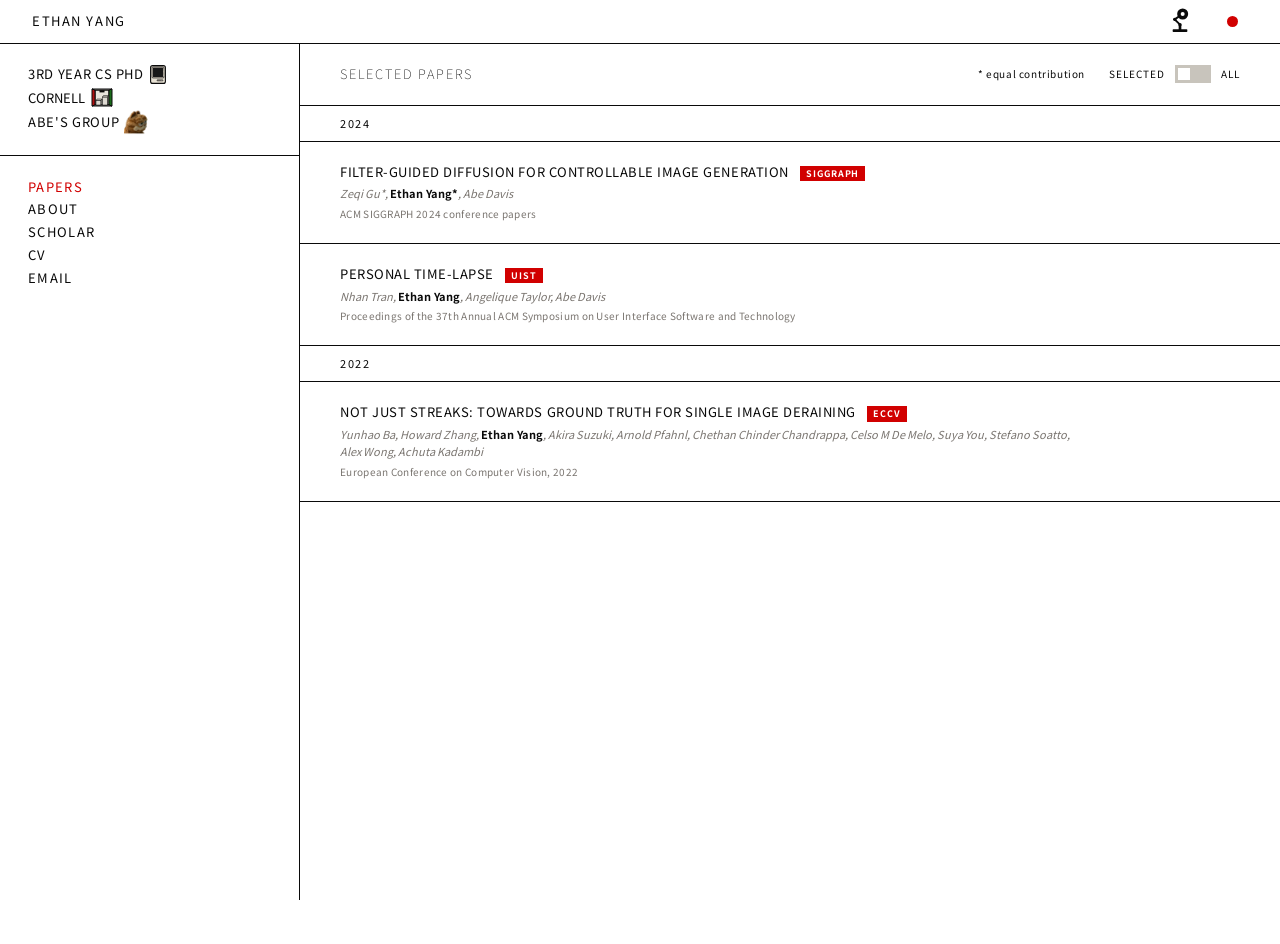
==== index_3.html @ 93bd826d "update links" ====
<!DOCTYPE html>
<html lang="en">
<head>
  <meta charset="UTF-8" />
  <meta name="viewport" content="width=device-width, initial-scale=1.0" />
  <title>Ethan Yang</title>
  <link rel="preconnect" href="https://fonts.googleapis.com" />
  <link rel="preconnect" href="https://fonts.gstatic.com" crossorigin />
  <link href="https://fonts.googleapis.com/css2?family=Space+Mono:ital,wght@0,400;0,700;1,400&family=Noto+Sans+JP:wght@400;700&display=swap" rel="stylesheet" />
  <link rel="stylesheet" href="fonts.css" />
  <style>
    *, *::before, *::after { box-sizing: border-box; margin: 0; padding: 0; }

    :root {
      --black: #0a0a0a;
      /* --white: #f2efe8; */
      --white: #fff;
      --red: #d10000;
      --gray: #c8c4bc;
      --mid: #7a7570;
      --border: 1px solid #0a0a0a;
      --sidebar-w: 300px;
    }

    html, body { height: 100%; }

    body {
      /* font-family: 'Space Mono', monospace; */
      font-family: 'Noto Sans JP';
      /* font-family: 'Monument Grotesk'; */
      background: var(--white);
      color: var(--black);
      font-size: 13px;
      line-height: 1.6;
      overflow: hidden;
    }

    body.jp{ font-family: 'Noto Sans JP', sans-serif; }

    /* ── Top bar ── */
    .topbar {
      position: fixed;
      top: 0; left: 0; right: 0;
      height: 44px;
      background: var(--white);
      color: var(--white);
      display: flex;
      align-items: center;
      padding: 0 2rem;
      z-index: 100;
      border-bottom: var(--border);
      gap: 1.5rem;
    }

    .topbar-name {
      font-size: 13px;
      /* font-weight: 700; */
      letter-spacing: 0.12em;
      text-transform: uppercase;
      color: var(--black);
      text-box-trim: trim-end;
    }

    /* Spacer pushes jp-btn to right */
    .topbar-spacer { flex: 1; }

    /* ── Japan flag button ── */
    .jp-btn {
      width: 32px;
      height: 22px;
      background: #fff;
      border: 1px solid rgba(255,255,255,0.35);
      cursor: pointer;
      display: flex;
      align-items: center;
      justify-content: center;
      flex-shrink: 0;
      padding: 0;
      overflow: visible;
      position: relative;
      transition: border-color 0.2s, box-shadow 0.2s;
    }

    /* Default state: just the red circle, white bg */
    .jp-btn .flag-white-top,
    .jp-btn .flag-white-bot { display: none; }

    /* On hover: highlight border only */
    .jp-btn:hover {
      border-color: rgba(255,255,255,0.7);
      box-shadow: 0 0 0 1px rgba(255,255,255,0.2);
    }

    .jp-btn .circle {
      width: 11px; height: 11px;
      border-radius: 50%;
      background: var(--red);
      pointer-events: none;
      position: relative;
      z-index: 2;
      flex-shrink: 0;
    }

    .jp-btn:active { opacity: 0.8; transform: scale(0.95); }

    /* Outline canvas overlay */
    #jp-outline-canvas {
      position: absolute;
      top: 50%; left: 50%;
      transform: translate(-50%, -50%);
      pointer-events: none;
      width: 48px; height: 32px;
    }


    /* ── Layout ── */
    .layout {
      display: grid;
      grid-template-columns: var(--sidebar-w) 1fr;
      height: calc(100vh - 44px);
      margin-top: 44px;
    }

    /* ── Sidebar ── */
    .sidebar {
      height: calc(100vh - 44px);
      overflow-y: auto;
      border-right: var(--border);
      background: var(--white);
      display: flex;
      flex-direction: column;
    }
    .sidebar::-webkit-scrollbar { width: 0; }

    .sidebar-block {
      border-bottom: var(--border);
      padding: 1.25rem 1.75rem;
      flex-shrink: 0;
    }
    .sidebar-block:last-child { border-bottom: none; }

    .sidebar-contact {
      margin-top: auto;
      display: flex;
      flex-direction: column;
      gap: 4px;
    }
    .contact-link {
      font-size: 10px;
      color: var(--mid);
      text-decoration: none;
      letter-spacing: 0.02em;
    }
    .contact-link:hover { color: var(--black); }

    .block-label {
      font-size: 10px;
      font-weight: 700;
      letter-spacing: 0.18em;
      text-transform: uppercase;
      color: var(--mid);
      margin-bottom: 0.75rem;
    }

    /* Headshot */
    .headshot-wrap {
      width: 100%;
      aspect-ratio: 1;
      border: var(--border);
      overflow: hidden;
      background: #d0ccc4;
      display: flex;
      align-items: center;
      justify-content: center;
      margin-bottom: 1rem;
      position: relative;
    }
    .headshot-wrap img {
      width: 100%; height: 100%;
      object-fit: cover;
      display: block;
    }
    .headshot-placeholder {
      display: flex;
      flex-direction: column;
      align-items: center;
      justify-content: center;
      gap: 8px;
      color: var(--mid);
      font-size: 10px;
      letter-spacing: 0.1em;
      text-transform: uppercase;
      width: 100%; height: 100%;
    }
    .headshot-placeholder svg { opacity: 0.35; }

    .profile-name {
      font-size: 18px;
      font-weight: 700;
      line-height: 1.15;
      text-transform: upperclase;
      letter-spacing: 0.06em;
      margin-bottom: 10px;
    }
    .profile-role { font-size: 13px; color: var(--black); letter-spacing: 0.05em; text-transform: uppercase; }

    #phd-role { display: flex; align-items: center; gap: 6px; cursor: default; }
    .comp-icon-wrap { display: flex; align-items: center; }
    #comp-screen { transition: fill 0.22s; }
    #comp-shine  { transition: fill 0.22s; }
    #phd-role:hover #comp-screen { fill: #7ecfff; }
    #phd-role:hover #comp-shine  { fill: rgba(255,255,255,0.22); }

    #abes-group-role { display: flex; align-items: center; gap: 5px; line-height: 1px; }
    #labcat-icon { height: 2.0em; width: auto; display: inline-block; }
    @keyframes barrel-roll {
      from { transform: rotate(0deg); }
      to   { transform: rotate(360deg); }
    }
    #abes-group-role:hover #labcat-icon {
      animation: barrel-roll 0.6s linear infinite;
    }

    /* Cornell affiliation line */
    .profile-affil {
      font-size: 13px;
      text-transform: uppercase;
      color: var(--black);
      margin-top: 3px;
      display: flex;
      align-items: center;
      gap: 6px;
    }

    /* Cornell text triggers hover, not the box icon */
    .cornell-trigger {
      cursor: default;
      display: inline-flex;
      align-items: center;
      gap: 6px;
    }

    /* ── Cornell Box SVG icon ── */
    .cornell-box-wrap {
      display: inline-flex;
      align-items: center;
      position: relative;
    }

    nav a {
      display: flex;
      align-items: center;
      /* gap: 200px; */
      font-size: 13px;
      /* font-weight: 700; */
      text-decoration: none;
      color: var(--black);
      padding: 1px 0;
      text-transform: uppercase;
      letter-spacing: 0.1em;
      transition: color 0.1s;
      cursor: pointer;
      background: none;
      border: none;
      width: 100%;
      font-family: inherit;
    }
    /* nav a::before { content: '-'; opacity: 0; transition: opacity 0.1s; font-size: 11px; } */
    nav a:hover::before, nav a.active::before { opacity: 1; }
    nav a.active { color: var(--red);}
    nav a:hover { color: var(--red);}

    .contact-item {
      display: flex;
      justify-content: space-between;
      align-items: center;
      padding: 4px 0;
      border-bottom: 1px solid var(--gray);
      font-size: 11px;
    }
    .contact-item:last-child { border-bottom: none; }
    .contact-item .label { color: var(--mid); font-weight: 700; letter-spacing: 0.06em; text-transform: uppercase; font-size: 10px; }
    .contact-item a { color: var(--black); text-decoration: none; }
    .contact-item a:hover { color: var(--red); }

    .tags { display: flex; flex-wrap: wrap; gap: 5px; }
    .tag {
      font-size: 10px; font-weight: 700;
      padding: 2px 7px;
      border: 2px solid var(--black);
      text-transform: uppercase;
      letter-spacing: 0.07em;
      background: transparent;
      transition: background 0.1s, color 0.1s;
      cursor: default;
    }
    .tag:hover { background: var(--black); color: var(--white); }

    /* ── Main content ── */
    .main {
      height: calc(100vh - 44px);
      overflow-y: auto;
      background: var(--white);
      position: relative;
    }
    .main::-webkit-scrollbar { width: 0; }

    .view { display: none; }
    .view.active { display: block; }

    .section-header {
      border-bottom: var(--border);
      padding: 1.25rem 2.5rem;
      display: flex;
      align-items: center;
      justify-content: space-between;
      position: sticky;
      top: 0;
      background: var(--white);
      z-index: 10;
    }
    .section-header h1 {
      font-size: 13px;
      font-weight: 100;
      text-transform: uppercase;
      letter-spacing: 0.14em;
    }
    .section-note {
      font-size: 10px;
      color: var(--black);
      letter-spacing: 0.06em;
    }

    /* ── Publications filter toggle ── */
    .pub-toggle {
      display: flex;
      align-items: center;
      gap: 10px;
    }
    .pub-toggle-label {
      font-size: 10px;
      /* font-weight: 700; */
      letter-spacing: 0.1em;
      text-transform: uppercase;
      color: var(--black);
    }
    .toggle-track {
      width: 36px;
      height: 18px;
      background: var(--gray);
      /* border: 2px solid var(--black); */
      border-radius: 0;
      cursor: pointer;
      position: relative;
      transition: background 0.2s;
      flex-shrink: 0;
    }
    .toggle-track.on { background: var(--black); }
    .toggle-thumb {
      position: absolute;
      top: 3px;
      left: 3px;
      width: 12px;
      height: 12px;
      background: var(--white);
      /* border: 1.5px solid var(--black); */
      transition: left 0.2s cubic-bezier(0.4,0,0.2,1);
    }
    .toggle-track.on .toggle-thumb { left: 21px; }

    .year-strip {
      display: flex;
      align-items: center;
      padding: 0.55rem 2.5rem;
      border-bottom: 1px solid var(--black);
      background: var(--white);
      color: var(--black);
    }
    .year-strip span { font-size: 11px;  letter-spacing: 0.14em; text-box-trim: trim-end;  } 

    /* Paper rows */
    .paper-wrapper { position: relative; overflow: hidden; }

    .paper {
      border-bottom: var(--border);
      padding: 1.25rem calc(2.5rem + 160px) 1.25rem 2.5rem;
      position: relative;
      cursor: default;
      transition: background 0.15s,
                  border-bottom-color 0s 0.38s; /* wait for tab to close, then snap back */
    }
    .paper-wrapper:hover .paper {
      background: var(--white);
      border-bottom-color: transparent;
      transition: background 0.15s,
                  border-bottom-color 0s; /* disappear instantly on hover */
    }
    .paper-wrapper.hidden { display: none; }

    /* Collapsing wrapper — height: 0 hides tab; expanding to 36px pushes papers below down */
    .paper-tab-wrap {
      height: 0;
      overflow: hidden;
      background-color: transparent;
      transition: height 0.38s cubic-bezier(0.22, 1, 0.36, 1),
                  background-color 0.38s cubic-bezier(0.22, 1, 0.36, 1);
    }
    .paper-wrapper:hover .paper-tab-wrap {
      height: 25px;
      background-color: var(--white);
    }
    body.dark .paper-wrapper:hover .paper-tab-wrap { background-color: #1c1c1c; }

    /* Bottom border lives on ::after so it sits at the wrapper's true bottom edge —
       no phantom 1px gap at height:0, and it travels with the collapsing tab */
    .paper-wrapper::after {
      content: '';
      position: absolute;
      bottom: 0; left: 0; right: 0;
      height: 1px;
      background-color: transparent;
      transition: background-color 0s 0.38s; /* stay visible during collapse, snap away after */
    }
    .paper-wrapper:hover::after {
      background-color: #0a0a0a;
      transition: background-color 0s; /* appear instantly on hover */
    }
    body.dark .paper-wrapper:hover::after { background-color: #e8e4dc; }

    .paper-tab {
      height: 6px;
      display: flex;
      align-items: center;
      gap: 8px;
      padding: 0 2.5rem;
      background: var(--white);
      transition: transform 0.38s cubic-bezier(0.22, 1, 0.36, 1);
    }
    .paper-wrapper:hover .paper-tab { transform: translateX(170px); }

    .paper-img-placeholder {
      position: absolute;
      left: 0; top: 0; bottom: 0;
      width: 160px;
      transform: translateX(-100%);
      transition: transform 0.38s cubic-bezier(0.22, 1, 0.36, 1);
      z-index: 2;
      border-right: var(--border);
      border-bottom: var(--border);
      display: flex;
      align-items: center;
      justify-content: center;
      font-size: 10px;
      font-weight: 700;
      letter-spacing: 0.1em;
      text-transform: uppercase;
      writing-mode: vertical-rl;
    }
    .paper-wrapper:hover .paper-img-placeholder { transform: translateX(0); }

    .paper-content {
      position: relative;
      z-index: 1;
      transition: transform 0.38s cubic-bezier(0.22, 1, 0.36, 1);
    }
    .paper-wrapper:hover .paper-content { transform: translateX(170px); }

    .paper-title {
      font-size: 13px;
      /* font-weight: 700; */
      line-height: 1.5;
      margin-bottom: 4px;
      text-transform: uppercase;
      letter-spacing: 0.04em;
      text-box-trim: trim-end;
    }
    .venue-badge {
      display: inline-block;
      font-size: 9px; font-weight: 700;
      padding: 1px 6px;
      background: var(--red); color: #fff;
      letter-spacing: 0.1em;
      margin-left: 8px;
      vertical-align: middle;
      text-transform: uppercase;
      /* text-box-trim: trim-end; */
    }
    .paper-authors { font-size: 11px; color: var(--mid); margin-bottom: 3px; font-style: italic; text-box-trim: trim-both ex alphabetic;}
    .paper-authors strong { color: var(--black); font-style: normal; }
    .paper-venue-full { font-size: 10px; color: var(--mid); margin-bottom: 1px; letter-spacing: 0.03em; text-box-trim: trim-end;}
    .paper-links { display: flex; gap: 0px; flex-wrap: wrap; }
    .paper-link {
      font-size: 10px;
      /* padding: 3px 10px; */
      /* border: 1px solid var(--black); */
      color: var(--black);
      text-decoration: none;
      text-transform: uppercase;
      letter-spacing: 0.1em;
      background: transparent;
      transition: background 0.1s, color 0.1s;
    }
    /* .paper-link:hover { background: var(--black); color: var(--white); } */
      .paper-link:hover { color: var(--red); }

    /* Year group: hide strip when all papers in it are hidden */
    .year-group.all-hidden { display: none; }

    /* About / Teaching views */
    .text-section { padding: 2rem 2.5rem; max-width: 660px; }
    .text-section p { font-size: 14px; line-height: 1.95; color: var(--black); margin-bottom: 1rem; }
    .text-section p:last-child { margin-bottom: 0; }

    .site-footer {
      border-top: var(--border);
      padding: 1.25rem 2.5rem;
      font-size: 10px; color: var(--mid);
      letter-spacing: 0.08em;
      text-transform: uppercase;
      display: flex;
      justify-content: space-between;
    }

    .c1 { background: #0a0a0a; color: #f2efe8; }
    .c2 { background: #d10000; color: #f2efe8; }
    .c3 { background: #3a3a3a; color: #f2efe8; }
    .c4 { background: #5a5050; color: #f2efe8; }
    .c5 { background: #1a1a5a; color: #f2efe8; }

    /* ── White lizard header video ── */
    #view-about .section-header { overflow: hidden; }
    .about-lizard {
      position: absolute;
      top: 0; bottom: 0;
      z-index: 1;
      transform: translateY(105%);
      transition: transform 0.5s cubic-bezier(0.22, 1, 0.36, 1);
      pointer-events: none;
      /* border: var(--border); */
    }
    .about-lizard.visible { transform: translateY(0); }
    .about-lizard video { height: 100%; width: auto; display: block; }

    /* ── About page layout ── */
    .about-body {
      display: flex;
      align-items: flex-start;
    }
    .about-headshot {
      flex-shrink: 0;
      width: 240px;
      height: 240px;
      overflow: hidden;
      cursor: crosshair;
      border-right: var(--border);
      border-bottom: var(--border);
    }
    #headshot-canvas { display: block; width: 240px; height: 240px; }
    .about-body .text-section { flex: 1; }

    @media (max-width: 700px) {
      body { overflow: auto; }
      .layout { grid-template-columns: 1fr; height: auto; }
      .sidebar { height: auto; }
      .main { height: auto; overflow: visible; }
      .about-body { flex-direction: column; }
      .about-headshot { width: 100%; height: auto; }
      #headshot-canvas { width: 100%; height: auto; }
    }

    /* ── Dark mode ── */
    body.dark {
      --white: #000000;
      --black: #ffffff;
      --gray: #252525;
      --mid: #777777;
      --border: 1px solid #e8e4dc;
    }
    body.dark .paper-wrapper:hover .paper { background: #1c1c1c; }
    body.dark .paper-tab { background: #1c1c1c; }

    /* ── Pixar lamp dark-mode toggle ── */
    .lamp-btn {
      background: none;
      border: none;
      cursor: pointer;
      padding: 0 2px;
      display: flex;
      align-items: center;
      justify-content: center;
      color: var(--black);
      flex-shrink: 0;
      transition: opacity 0.2s;
    }
    .lamp-btn:hover { opacity: 0.6; }
    .lamp-btn:active { transform: scale(0.88); }
    .lamp-svg { display: block; overflow: visible; }

    /* Day mode: head rotated so opening faces left (lamp "looking at user") */
    /* Dark mode: head rotated so opening faces down (lamp "shining down") */
    /* Day mode: circle face visible, cone hidden */
    .lamp-face { transition: opacity 0.35s; }
    body.dark .lamp-face { opacity: 0; pointer-events: none; }

    /* Dark mode: cone springs down, face hidden */
    .lamp-head-group {
      transform-origin: 19px 6px;
      transform: rotate(90deg);
      opacity: 0;
      transition: transform 0.55s cubic-bezier(0.34, 1.56, 0.64, 1), opacity 0.3s;
    }
    body.dark .lamp-head-group { transform: rotate(0deg); opacity: 1; }

    .lamp-beam {
      opacity: 0;
      transition: opacity 0.4s;
    }
    body.dark .lamp-beam { opacity: 0.3; }

    .lamp-bulb { transition: fill 0.3s; }
    body.dark .lamp-bulb { fill: #ffe080; }

    /* ── Train animation ── */
    #train-stage {
      position: absolute;
      top: 0; bottom: 0;
      pointer-events: none;
      overflow: hidden;
      /* no z-index — keeps stage non-stacking so train z-index is relative to topbar */
    }
    .train-el {
      position: absolute;
      top: 50%;
      height: 34px;
      width: auto;
      image-rendering: pixelated;
      z-index: 2;
      filter: url(#motion-blur-h);
    }

    /* ── Kinetic typography ── */
    .topbar-name { cursor: default; }
    .topbar-name .char {
      display: inline-block;
      white-space: pre;
    }

    /* 1. wave */
    @keyframes kt-wave {
      0%,100% { transform: translateY(0); }
      50%      { transform: translateY(-6px); }
    }
    .fx-wave .char {
      animation: kt-wave 0.5s ease-in-out calc(var(--i) * 0.055s) both;
    }

    /* 2. bounce */
    @keyframes kt-bounce {
      0%,100% { transform: translateY(0) scaleY(1); }
      40%      { transform: translateY(-8px) scaleY(1.1); }
      70%      { transform: translateY(2px) scaleY(0.95); }
    }
    .fx-bounce .char {
      animation: kt-bounce 0.55s cubic-bezier(0.34,1.56,0.64,1) calc(var(--i) * 0.06s) both;
    }

    /* 3. spin */
    @keyframes kt-spin {
      0%   { transform: rotateY(0deg); }
      100% { transform: rotateY(360deg); }
    }
    .fx-spin .char {
      animation: kt-spin 0.5s ease-in-out calc(var(--i) * 0.07s) both;
    }

    /* 4. flip */
    @keyframes kt-flip {
      0%   { transform: rotateX(0deg); }
      50%  { transform: rotateX(180deg); }
      100% { transform: rotateX(360deg); }
    }
    .fx-flip .char {
      animation: kt-flip 0.5s ease-in-out calc(var(--i) * 0.07s) both;
    }

    /* 5. glitch */
    @keyframes kt-glitch {
      0%,100% { transform: translate(0,0); color: inherit; }
      20%      { transform: translate(-3px, 1px); color: #d10000; }
      40%      { transform: translate(3px,-1px); color: #0044ff; }
      60%      { transform: translate(-2px, 2px); color: inherit; }
      80%      { transform: translate(2px,-2px); color: #d10000; }
    }
    .fx-glitch .char {
      animation: kt-glitch 0.45s steps(1) calc(var(--i) * 0.04s) both;
    }

    /* 6. shake */
    @keyframes kt-shake {
      0%,100% { transform: rotate(0deg); }
      20%      { transform: rotate(-8deg); }
      40%      { transform: rotate(8deg); }
      60%      { transform: rotate(-6deg); }
      80%      { transform: rotate(6deg); }
    }
    .fx-shake .char {
      animation: kt-shake 0.5s ease-in-out calc(var(--i) * 0.05s) both;
    }

    /* 7. typewriter (fade+slide in from left) */
    @keyframes kt-typewriter {
      from { opacity: 0; transform: translateX(-8px); }
      to   { opacity: 1; transform: translateX(0); }
    }
    .fx-typewriter .char {
      opacity: 0;
      animation: kt-typewriter 0.25s ease-out calc(var(--i) * 0.07s) forwards;
    }

    /* 8. swing */
    @keyframes kt-swing {
      0%   { transform: rotate(0deg); transform-origin: top center; }
      25%  { transform: rotate(15deg); transform-origin: top center; }
      50%  { transform: rotate(-10deg); transform-origin: top center; }
      75%  { transform: rotate(6deg); transform-origin: top center; }
      100% { transform: rotate(0deg); transform-origin: top center; }
    }
    .fx-swing .char {
      animation: kt-swing 0.6s ease-in-out calc(var(--i) * 0.06s) both;
    }

    /* 9. pop (scale up+down) */
    @keyframes kt-pop {
      0%,100% { transform: scale(1); }
      50%      { transform: scale(1.5); }
    }
    .fx-pop .char {
      animation: kt-pop 0.4s cubic-bezier(0.34,1.56,0.64,1) calc(var(--i) * 0.06s) both;
    }

    /* 10. stretch */
    @keyframes kt-stretch {
      0%,100% { transform: scaleX(1) scaleY(1); }
      30%      { transform: scaleX(1.4) scaleY(0.7); }
      60%      { transform: scaleX(0.8) scaleY(1.2); }
    }
    .fx-stretch .char {
      animation: kt-stretch 0.5s ease-in-out calc(var(--i) * 0.06s) both;
    }

    /* ── Tennis ball simulation ── */
    #view-about { position: relative; min-height: 100%; }
    .tennis-sim-wrap {
      position: absolute;
      inset: 0;
      pointer-events: none;
      z-index: 5;
      overflow: hidden;
      cursor: none;
    }
    #tennis-canvas { display: block; width: 100%; height: 100%; }
    .tennis-dog-cursor {
      position: absolute;
      pointer-events: none;
      font-size: 26px;
      line-height: 1;
      transform: translate(-50%, -50%);
      opacity: 0;
      z-index: 6;
      user-select: none;
      transition: opacity 0.15s;
    }
  </style>
</head>
<body>

<header class="topbar">
  <div id="train-stage"></div>
  <span class="topbar-name" data-en="Ethan Yang" data-jp="イーサン・ヤン">Ethan Yang</span>
  <div class="topbar-spacer"></div>
  <button class="lamp-btn" id="dark-toggle" title="Toggle dark mode" aria-label="Toggle dark mode">
    <svg class="lamp-svg" viewBox="0 0 30 36" width="20" height="24">
      <!-- Light beam (visible in dark mode) -->
      <polygon class="lamp-beam" fill="#ffe080" points="12.5,16 25.5,16 29,34 9,34"/>
      <!-- Base plate -->
      <rect x="4" y="29" width="22" height="4" rx="1" fill="currentColor"/>
      <!-- Base rod -->
      <rect x="13" y="22" width="4" height="8" fill="currentColor"/>
      <!-- Lower arm hinge -->
      <circle cx="15" cy="22" r="2.5" fill="currentColor"/>
      <!-- Lower arm -->
      <line x1="15" y1="22" x2="7" y2="14" stroke="currentColor" stroke-width="3" stroke-linecap="round"/>
      <!-- Upper arm hinge -->
      <circle cx="7" cy="14" r="2.5" fill="currentColor"/>
      <!-- Upper arm -->
      <line x1="7" y1="14" x2="19" y2="6" stroke="currentColor" stroke-width="3" stroke-linecap="round"/>
      <!-- Head: face (day mode — circular opening facing viewer) -->
      <g class="lamp-face">
        <circle cx="19" cy="6" r="7" stroke="currentColor" stroke-width="2.5" fill="currentColor"/>
        <circle cx="19" cy="6" r="2.5" fill="currentColor"/>
        <circle cx="19" cy="6" r="3" fill="white"/>
      </g>
      <!-- Head: cone (dark mode — springs down to shine) -->
      <g class="lamp-head-group">
        <polygon points="15,6 23,6 25.5,16 12.5,16" fill="currentColor"/>
        <circle cx="19" cy="6" r="3" fill="currentColor"/>
        <circle class="lamp-bulb" cx="19" cy="12" r="2.5" fill="currentColor"/>
      </g>
    </svg>
  </button>
  <button class="jp-btn" id="jp-toggle" title="Switch to Japanese / 日本語" aria-label="Toggle Japanese">
    <div class="circle"></div>
    <canvas id="jp-outline-canvas" aria-hidden="true"></canvas>
  </button>
</header>

<!-- SVG filter definitions (off-screen) -->
<svg id="train-filters" aria-hidden="true" style="position:absolute;width:0;height:0;overflow:hidden;pointer-events:none">
  <defs>
    <filter id="motion-blur-h" x="-50%" width="200%" y="0%" height="100%">
      <feGaussianBlur in="SourceGraphic" stdDeviation="6 0"/>
    </filter>
  </defs>
</svg>

<div class="layout">

  <!-- ── Sidebar ── -->
  <aside class="sidebar">

    <div class="sidebar-block">
      <div class="profile-role" id="phd-role">
        <span data-en="3rd Year CS PhD" data-jp="博士課程 · 情報科学">3rd Year CS PhD</span>
        <span class="comp-icon-wrap" id="comp-trigger">
          <svg id="comp-svg" width="16" height="19" viewBox="0 0 16 19" fill="none" xmlns="http://www.w3.org/2000/svg">
            <!-- main body (shortened bottom) -->
            <rect x="0.6" y="0.6" width="14.8" height="17.8" rx="2" fill="#e8e2d4" stroke="#0a0a0a" stroke-width="1.1"/>
            <!-- screen bezel (recessed dark surround) -->
            <rect x="2" y="1.8" width="12" height="11.2" rx="1" fill="#c0b8ac" stroke="#0a0a0a" stroke-width="0.6"/>
            <!-- screen -->
            <rect id="comp-screen" x="3" y="2.7" width="10" height="9.4" rx="0.4" fill="#181818"/>
            <!-- screen shine -->
            <rect id="comp-shine" x="3" y="2.7" width="10" height="3.5" rx="0.4" fill="rgba(255,255,255,0)"/>
            <!-- disk drive slot (shifted right) -->
            <rect x="7" y="14.8" width="6" height="1.1" rx="0.4" fill="#a09890" stroke="#0a0a0a" stroke-width="0.5"/>
            <!-- disk eject button -->
            <rect x="11.2" y="14.9" width="1" height="0.9" rx="0.2" fill="#888"/>
            <!-- vent slits (right side) -->
            <line x1="13" y1="5"   x2="14.2" y2="5"   stroke="#ccc6b8" stroke-width="0.65"/>
            <line x1="13" y1="6.4" x2="14.2" y2="6.4" stroke="#ccc6b8" stroke-width="0.65"/>
            <line x1="13" y1="7.8" x2="14.2" y2="7.8" stroke="#ccc6b8" stroke-width="0.65"/>
            <line x1="13" y1="9.2" x2="14.2" y2="9.2" stroke="#ccc6b8" stroke-width="0.65"/>
            <line x1="13" y1="10.6" x2="14.2" y2="10.6" stroke="#ccc6b8" stroke-width="0.65"/>
          </svg>
        </span>
      </div>
      <div class="profile-affil">
        <!-- Hovering over the entire row (text + box) toggles the light -->
        <span class="cornell-trigger" id="cornell-trigger">
          <span data-en="Cornell" data-jp="コーネル大学">Cornell</span>
          <span class="cornell-box-wrap" id="cb-wrap">
            <svg id="cornell-box-svg" width="22" height="20" viewBox="0 0 22 20" fill="none" xmlns="http://www.w3.org/2000/svg" style="display:block;">
              <polygon id="cb-back" points="4,2 18,2 18,17 4,17" fill="#e8e4dc" stroke="#0a0a0a" stroke-width="1.2"/>
              <polygon points="1,1 4,2 4,17 1,18" fill="#b01010" stroke="#0a0a0a" stroke-width="1"/>
              <polygon points="18,2 21,1 21,18 18,17" fill="#1a6b1a" stroke="#0a0a0a" stroke-width="1"/>
              <polygon points="1,18 21,18 18,17 4,17" fill="#ccc8c0" stroke="#0a0a0a" stroke-width="1"/>
              <polygon points="1,1 21,1 18,2 4,2" fill="#ccc8c0" stroke="#0a0a0a" stroke-width="1"/>
              <rect id="cb-light-hole" x="8.5" y="2.2" width="5" height="2.2" fill="#0a0a0a"/>
              <polygon id="cb-beam" points="9,4.4 13,4.4 15,17 7,17" fill="rgba(255,240,160,0.18)" display="none"/>
              <rect id="cb-glow" x="8.5" y="2.2" width="5" height="2.2" fill="#ffe080" display="none"/>
              <!-- Tall box -->
              <rect x="11.5" y="9" width="5" height="8" fill="#dedad2" stroke="#0a0a0a" stroke-width="0.5"/>
              <polygon points="11.5,9 16.5,9 17.5,7.5 12.5,7.5" fill="#c8c4bc" stroke="#0a0a0a" stroke-width="0.5"/>
              <polygon points="16.5,9 17.5,7.5 17.5,15.5 16.5,17" fill="#b4b0a8" stroke="#0a0a0a" stroke-width="0.5"/>
              <!-- Short box -->
              <rect x="5" y="12.5" width="5" height="4.5" fill="#dedad2" stroke="#0a0a0a" stroke-width="0.5"/>
              <polygon points="5,12.5 10,12.5 11,11 6,11" fill="#c8c4bc" stroke="#0a0a0a" stroke-width="0.5"/>
              <polygon points="10,12.5 11,11 11,15.5 10,17" fill="#b4b0a8" stroke="#0a0a0a" stroke-width="0.5"/>
            </svg>
          </span>
        </span>
      </div>
      <div class="profile-role" id="abes-group-role">
        <a href="https://www.cs.cornell.edu/abe/group/" target="_blank" rel="noopener" data-en="Abe's Group" style="color:inherit;text-decoration:none;">Abe's Group</a><img src="imgs/labcat.png" id="labcat-icon" alt="lab cat" />
      </div>
    </div>

    <!-- Navigation -->
    <div class="sidebar-block">
      <!-- <div class="block-label" data-en="Navigation" data-jp="ナビ">Navigation</div> -->
      <nav>
        <a class="nav-link active" data-view="papers" data-en="Papers" data-jp="論文">Papers</a>
        <a class="nav-link" data-view="about" data-en="About" data-jp="自己紹介">About</a>
        <a href="https://scholar.google.com/citations?user=uy0eUjAAAAAJ&hl=en" target="_blank" rel="noopener" data-en="Scholar" data-jp="履歴書">Scholar</a>
        <a href="Ethan_Resume.pdf" target="_blank" rel="noopener" data-en="CV" data-jp="履歴書">CV</a>
        <a href="mailto:ethanyang@cornell.edu" data-en="EMAIL" data-jp="履歴書">EMAIL</a>
        <!-- <a class="nav-link" data-view="teaching" data-en="Teaching" data-jp="教育">Teaching</a> -->
      </nav>
    </div>

    <!-- Contact links
    <div class="sidebar-block sidebar-contact">
      <a href="mailto:ethanyang@cornell.edu" class="contact-link">ethanyang@cornell.edu</a>
      <a href="https://scholar.google.com/citations?user=YOUR_ID" target="_blank" rel="noopener" class="contact-link">Google Scholar</a>
    </div> -->

  </aside>

  <!-- ── Main pane ── -->
  <main class="main" id="main-pane">

    <!-- PUBLICATIONS VIEW -->
    <div class="view active" id="view-papers">
      <div class="section-header">
        <h1 id="papers-heading" data-en-selected="Selected Papers" data-en-all="All Papers" data-jp-selected="厳選論文" data-jp-all="論文一覧">Selected Papers</h1>
        <div style="display:flex;align-items:center;gap:1.5rem;">
          <span class="section-note" data-en="* equal contribution" data-jp="* 同等貢献">* equal contribution</span>
          <!-- Selected / All toggle -->
          <div class="pub-toggle">
            <span class="pub-toggle-label" data-en="Selected" data-jp="厳選">Selected</span>
            <div class="toggle-track" id="pub-toggle-track" role="switch" aria-checked="false" tabindex="0">
              <div class="toggle-thumb"></div>
            </div>
            <span class="pub-toggle-label" data-en="All" data-jp="全て">All</span>
          </div>
        </div>
      </div>

      <!-- 2025 -->
      <div class="year-group" data-year="2025">
        <div class="year-strip"><span>2025</span></div>

        <div class="paper-wrapper">
          <div class="paper-img-placeholder c1"><span>Fig. 1</span></div>
          <div class="paper" data-selected="false">
            <div class="paper-content">
              <div class="paper-title">
                ARticulate: Interactive Visual Guidance for Demonstrated Rotational Degrees of Freedom in Mobile AR
                <span class="venue-badge">CHI</span>
              </div>
              <div class="paper-authors">Nhan Tran, <strong>Ethan Yang</strong>, Abe Davis</div>
              <div class="paper-venue-full">Proceedings of the 2025 CHI Conference on Human Factors in Computing Systems</div>
            </div>
          </div>
          <div class="paper-tab-wrap">
            <div class="paper-tab">
              <a class="paper-link" href="#">Paper</a>
              <a class="paper-link" href="#">Code</a>
            </div>
          </div>
        </div>

        <div class="paper-wrapper">
          <div class="paper-img-placeholder c1"><span>Fig. 1</span></div>
          <div class="paper" data-selected="false">
            <div class="paper-content">
              <div class="paper-title">
                Million Eyes on the "Robot Umps": The Case for Studying Sports in HRI Through Baseball
                <span class="venue-badge">HRI</span>
              </div>
              <div class="paper-authors">Waki Kamino, Andrea W Wen-Yi, Dhruv Agarwal, Sil Hamilton, Eun Jeong Kang, Jieun Kim, Keigo Kusumegi, Pegah Moradi, Daniel Mwesigwa, Yan Tao, I-Ting Tsai, <strong>Ethan Yang</strong>, Shengqi Zhu, Shu-Jung Han, Chi-Jung Lee, Michael Joseph Sack, Tianhong Catherine Yu, Weslie Khoo, Andy Elliot Ricci, Yoyo Tsung-Yu Hou, Boyoung Kim, Selma Šabanović, David J Crandall, Karen Levy, Malte F Jung</div>
              <div class="paper-venue-full">2025 20th ACM/IEEE International Conference on Human-Robot Interaction (HRI)</div>
            </div>
          </div>
          <div class="paper-tab-wrap">
            <div class="paper-tab">
              <a class="paper-link" href="#">Paper</a>
              <a class="paper-link" href="#">Code</a>
            </div>
          </div>
        </div>
      </div>

      <!-- 2024 -->
      <div class="year-group" data-year="2024">
        <div class="year-strip"><span>2024</span></div>

        <div class="paper-wrapper">
          <div class="paper-img-placeholder c1"><span>Fig. 1</span></div>
          <div class="paper" data-selected="true">
            <div class="paper-content">
              <div class="paper-title">
                Filter-Guided Diffusion for Controllable Image Generation
                <span class="venue-badge">SIGGRAPH</span>
              </div>
              <div class="paper-authors">Zeqi Gu*, <strong>Ethan Yang*</strong>, Abe Davis</div>
              <div class="paper-venue-full">ACM SIGGRAPH 2024 conference papers</div>
            </div>
          </div>
          <div class="paper-tab-wrap">
            <div class="paper-tab">
              <a class="paper-link" href="#">Paper</a>
              <a class="paper-link" href="#">Code</a>
            </div>
          </div>
        </div>

        <div class="paper-wrapper">
          <div class="paper-img-placeholder c2"><span>Fig. 2</span></div>
          <div class="paper" data-selected="true">
            <div class="paper-content">
              <div class="paper-title">
                Personal Time-Lapse
                <span class="venue-badge">UIST</span>
              </div>
              <div class="paper-authors">Nhan Tran, <strong>Ethan Yang</strong>, Angelique Taylor, Abe Davis</div>
              <div class="paper-venue-full">Proceedings of the 37th Annual ACM Symposium on User Interface Software and Technology</div>
            </div>
          </div>
          <div class="paper-tab-wrap">
            <div class="paper-tab">
              <a class="paper-link" href="#">Paper</a>
              <a class="paper-link" href="#">Code</a>
            </div>
          </div>
        </div>
      </div>

      <!-- 2023 -->
      <div class="year-group" data-year="2023">
        <div class="year-strip"><span>2023</span></div>

        <div class="paper-wrapper">
          <div class="paper-img-placeholder c5"><span>Fig. 5</span></div>
          <div class="paper" data-selected="false">
            <div class="paper-content">
              <div class="paper-title">
                Enhancing diffusion models with 3d perspective geometry constraints
                <span class="venue-badge">SIGGRAPH</span>
              </div>
              <div class="paper-authors">Rishi Upadhyay, Howard Zhang, Yunhao Ba, <strong>Ethan Yang</strong>, Blake Gella, Sicheng Jiang, Alex Wong, Achuta Kadambi</div>
              <div class="paper-venue-full">ACM Transactions on Graphics (TOG), 2023</div>
            </div>
          </div>
          <div class="paper-tab-wrap">
            <div class="paper-tab">
              <a class="paper-link" href="#">Paper</a>
              <a class="paper-link" href="#">Code</a>
            </div>
          </div>
        </div>

        <div class="paper-wrapper">
          <div class="paper-img-placeholder c5"><span>Fig. 5</span></div>
          <div class="paper" data-selected="false">
            <div class="paper-content">
              <div class="paper-title">
                Weatherstream: Light transport automation of single image deweathering
                <span class="venue-badge">CVPR</span>
              </div>
              <div class="paper-authors">Howard Zhang, Yunhao Ba, <strong>Ethan Yang</strong> Varan Mehra, Blake Gella, Akira Suzuki, Arnold Pfahnl, Chethan Chinder Chandrappa, Alex Wong, Achuta Kadambi</div>
              <div class="paper-venue-full">Proceedings of the IEEE/CVF conference on computer vision and pattern recognition</div>
            </div>
          </div>
          <div class="paper-tab-wrap">
            <div class="paper-tab">
              <a class="paper-link" href="#">Paper</a>
              <a class="paper-link" href="#">Code</a>
            </div>
          </div>
        </div>

        <div class="paper-wrapper">
          <div class="paper-img-placeholder c4"><span>Fig. 4</span></div>
          <div class="paper" data-selected="false">
            <div class="paper-content">
              <div class="paper-title">
                Rapid and stain-free quantification of viral plaque via lens-free holography and deep learning
                <span class="venue-badge">Nature</span>
              </div>
              <div class="paper-authors">Tairan Liu, Yuzhu Li, Hatice Ceylan Koydemir, Yijie Zhang, <strong>Ethan Yang</strong>, Merve Eryilmaz, Hongda Wang, Jingxi Li, Bijie Bai, Guangdong Ma, Aydogan Ozcan</div>
              <div class="paper-venue-full">Nature Biomedical Engineering, 2023</div>
            </div>
          </div>
          <div class="paper-tab-wrap">
            <div class="paper-tab">
              <a class="paper-link" href="#">Paper</a>
              <a class="paper-link" href="#">Code</a>
            </div>
          </div>
        </div>

      </div>


      <div class="year-group" data-year="2022">
        <div class="year-strip"><span>2022</span></div>

        <div class="paper-wrapper">
          <div class="paper-img-placeholder c3"><span>Fig. 3</span></div>
          <div class="paper" data-selected="true">
            <div class="paper-content">
              <div class="paper-title">
                Not just streaks: Towards ground truth for single image deraining
                <span class="venue-badge">ECCV</span>
              </div>
              <div class="paper-authors">Yunhao Ba, Howard Zhang, <strong>Ethan Yang</strong>, Akira Suzuki, Arnold Pfahnl, Chethan Chinder Chandrappa, Celso M De Melo, Suya You, Stefano Soatto, Alex Wong, Achuta Kadambi</div>
              <div class="paper-venue-full">European Conference on Computer Vision, 2022</div>
            </div>
          </div>
          <div class="paper-tab-wrap">
            <div class="paper-tab">
              <a class="paper-link" href="#">Paper</a>
              <a class="paper-link" href="#">Code</a>
            </div>
          </div>
        </div>

      </div>

    </div>

    <!-- ABOUT VIEW -->
    <div class="view" id="view-about">
      <!-- Tennis ball overlay (covers full about view; pointer-events:none so content is still clickable) -->
      <div class="tennis-sim-wrap" id="tennis-sim-wrap">
        <canvas id="tennis-canvas"></canvas>
        <div class="tennis-dog-cursor" id="tennis-dog-cursor">🐕</div>
      </div>

      <div class="section-header">
        <h1 data-en="Hello!" data-jp="自己紹介">Hello!</h1>
        <div class="about-lizard" id="about-lizard">
          <video id="lizard-video" src="white_lizard2.mp4" muted playsinline preload="auto"></video>
        </div>
      </div>
      <div class="about-body">
        <div class="about-headshot">
          <canvas id="headshot-canvas" width="240" height="240"></canvas>
        </div>
        <div class="text-section">
          <p data-en="I'm a third year PhD student at Cornell advised by Abe Davis. I received my bachlor's from UCLA with a double major in computer engineering and math. My research focuses at the intersection of computer vision, graphics, and HCI."
             data-jp="おちんぽ。">
            I'm a third year PhD student at Cornell advised by Abe Davis. I received my bachlor's from UCLA with a double major in computer engineering and math. My research focuses at the intersection of computer vision, graphics, and HCI.
          </p>
          <p data-en="Outside of research, I play tennis and violin! I also really like dogs. During my last year of undergrad, I studied at Tohoku University in Japan where I was part of a bluegrass band! "
             data-jp="あ">
            Outside of research, I play tennis and violin! I also really like dogs. During my last year of undergrad, I studied at Tohoku University in Japan where I was part of a bluegrass band! 
          </p>
        </div>

      </div>
    </div>

    <!-- TEACHING VIEW -->
    <div class="view" id="view-teaching">
      <div class="section-header">
        <h1 data-en="Teaching" data-jp="教育">Teaching</h1>
      </div>
      <div class="text-section">
        <div class="teach-row">
          <div class="course" data-en="CS 4820 — Natural Language Processing" data-jp="CS 4820 — 自然言語処理">CS 4820 — Natural Language Processing</div>
          <div class="role" data-en="Teaching Assistant · Fall 2023, Spring 2024" data-jp="ティーチングアシスタント · 2023年秋学期、2024年春学期">Teaching Assistant · Fall 2023, Spring 2024</div>
        </div>
        <div class="teach-row">
          <div class="course" data-en="CS 3780 — Introduction to Machine Learning" data-jp="CS 3780 — 機械学習入門">CS 3780 — Introduction to Machine Learning</div>
          <div class="role" data-en="Teaching Assistant · Fall 2022" data-jp="ティーチングアシスタント · 2022年秋学期">Teaching Assistant · Fall 2022</div>
        </div>
      </div>
    </div>

  </main>
</div>

<script>
/* ── SPA navigation ── */
document.querySelectorAll('.nav-link[data-view]').forEach(link => {
  link.addEventListener('click', e => {
    e.preventDefault();
    const viewId = link.dataset.view;
    document.querySelectorAll('.nav-link').forEach(l => l.classList.remove('active'));
    link.classList.add('active');
    document.querySelectorAll('.view').forEach(v => v.classList.remove('active'));
    const target = document.getElementById('view-' + viewId);
    if (target) { target.classList.add('active'); document.getElementById('main-pane').scrollTop = 0; }
  });
});

/* ── Cornell Box — light on hover of the trigger span ── */
const cbTrigger = document.getElementById('cornell-trigger');
const cbBeam    = document.getElementById('cb-beam');
const cbGlow    = document.getElementById('cb-glow');
const cbBack    = document.getElementById('cb-back');
const cbHole    = document.getElementById('cb-light-hole');

function lightOn() {
  cbBeam.setAttribute('display', 'inline');
  cbGlow.setAttribute('display', 'inline');
  cbBack.setAttribute('fill', '#ffffff');
  cbHole.setAttribute('fill', '#ffe566');
}
function lightOff() {
  cbBeam.setAttribute('display', 'none');
  cbGlow.setAttribute('display', 'none');
  cbBack.setAttribute('fill', '#e8e4dc');
  cbHole.setAttribute('fill', '#0a0a0a');
}

cbTrigger.addEventListener('mouseenter', lightOn);
cbTrigger.addEventListener('mouseleave', lightOff);

/* ── Publications toggle: Selected / All ── */
const pubToggle = document.getElementById('pub-toggle-track');
let showAll = false;

function applyPubFilter() {
  const heading = document.getElementById('papers-heading');
  if (heading) {
    const isJP = document.documentElement.lang === 'ja';
    heading.textContent = showAll
      ? (isJP ? heading.dataset.jpAll      : heading.dataset.enAll)
      : (isJP ? heading.dataset.jpSelected : heading.dataset.enSelected);
  }
  const papers = document.querySelectorAll('.paper');
  papers.forEach(p => {
    const isSelected = p.dataset.selected === 'true';
    const wrapper = p.closest('.paper-wrapper');
    if (showAll || isSelected) {
      p.classList.remove('hidden');
      if (wrapper) wrapper.classList.remove('hidden');
    } else {
      p.classList.add('hidden');
      if (wrapper) wrapper.classList.add('hidden');
    }
  });
  // Hide year strips when all their papers are hidden
  document.querySelectorAll('.year-group').forEach(group => {
    const visible = group.querySelectorAll('.paper-wrapper:not(.hidden)');
    group.classList.toggle('all-hidden', visible.length === 0);
  });
}

pubToggle.addEventListener('click', () => {
  showAll = !showAll;
  pubToggle.classList.toggle('on', showAll);
  pubToggle.setAttribute('aria-checked', showAll);
  applyPubFilter();
});
pubToggle.addEventListener('keydown', e => {
  if (e.key === ' ' || e.key === 'Enter') { e.preventDefault(); pubToggle.click(); }
});

// Start in "Selected" mode (showAll = false)
applyPubFilter();

/* ── About headshot water ripple ── */
(function () {
  const canvas = document.getElementById('headshot-canvas');
  if (!canvas) return;
  const DPR = window.devicePixelRatio || 1;
  canvas.width = Math.round(240 * DPR);
  canvas.height = Math.round(240 * DPR);
  const ctx = canvas.getContext('2d', { willReadFrequently: true });
  ctx.scale(DPR, DPR); // draw in CSS-pixel space; physical res = DPR×
  const W = canvas.width, H = canvas.height;

  const img = new Image();
  img.onload = function () {
    // Cover-fit: draw in CSS-pixel space (context is scaled by DPR)
    const CSS = 240;
    const scale = Math.max(CSS / img.width, CSS / img.height);
    const dw = img.width * scale, dh = img.height * scale;
    ctx.drawImage(img, (CSS - dw) / 2, (CSS - dh) / 2, dw, dh);

    let sourceData, src;
    try {
      sourceData = ctx.getImageData(0, 0, W, H);
      src = sourceData.data;
    } catch (e) { return; } // tainted canvas (file:// protocol), skip ripple

    const outData = ctx.createImageData(W, H);
    const dst = outData.data;
    let buf1 = new Float32Array(W * H);
    let buf2 = new Float32Array(W * H);
    const DAMP = 0.985, REFRACT = 0.07;
    let maxActivity = 0, rafId = null;

    function addDrop(x, y, radius, strength) {
      const xi = Math.round(x), yi = Math.round(y), r2 = radius * radius;
      for (let dy = -radius; dy <= radius; dy++) {
        for (let dx = -radius; dx <= radius; dx++) {
          if (dx * dx + dy * dy <= r2) {
            const px = xi + dx, py = yi + dy;
            if (px >= 0 && px < W && py >= 0 && py < H)
              buf1[py * W + px] += strength;
          }
        }
      }
      maxActivity = Math.max(maxActivity, strength);
      if (!rafId) rafId = requestAnimationFrame(step);
    }

    function step() {
      for (let y = 1; y < H - 1; y++) {
        for (let x = 1; x < W - 1; x++) {
          const i = y * W + x;
          buf2[i] = (buf1[i - 1] + buf1[i + 1] + buf1[i - W] + buf1[i + W]) * 0.5 - buf2[i];
          buf2[i] *= DAMP;
        }
      }
      const tmp = buf1; buf1 = buf2; buf2 = tmp;

      dst.set(src);
      for (let y = 1; y < H - 1; y++) {
        for (let x = 1; x < W - 1; x++) {
          const i = y * W + x;
          const ddx = Math.round((buf1[i + 1] - buf1[i - 1]) * REFRACT);
          const ddy = Math.round((buf1[i + W] - buf1[i - W]) * REFRACT);
          const sx = Math.max(0, Math.min(W - 1, x + ddx));
          const sy = Math.max(0, Math.min(H - 1, y + ddy));
          const si = (sy * W + sx) * 4, di = i * 4;
          dst[di] = src[si]; dst[di + 1] = src[si + 1];
          dst[di + 2] = src[si + 2]; dst[di + 3] = src[si + 3];
        }
      }
      ctx.putImageData(outData, 0, 0);

      maxActivity *= DAMP;
      if (maxActivity < 1.0) {
        ctx.putImageData(sourceData, 0, 0);
        buf1.fill(0); buf2.fill(0);
        rafId = null;
      } else {
        rafId = requestAnimationFrame(step);
      }
    }

    canvas.addEventListener('mouseenter', e => {
      const r = canvas.getBoundingClientRect();
      addDrop((e.clientX - r.left) * (W / r.width), (e.clientY - r.top) * (H / r.height), 12, 500);
    });
    canvas.addEventListener('mousemove', e => {
      const r = canvas.getBoundingClientRect();
      addDrop((e.clientX - r.left) * (W / r.width), (e.clientY - r.top) * (H / r.height), 6, 200);
    });
  };
  img.src = 'headshot.jpg';
})();

/* ── Tennis ball physics simulation ── */
(function () {
  const wrap      = document.getElementById('tennis-sim-wrap');
  const canvas    = document.getElementById('tennis-canvas');
  const dogCursor = document.getElementById('tennis-dog-cursor');
  const aboutView = document.getElementById('view-about');
  if (!wrap || !canvas || !aboutView) return;

  const ctx = canvas.getContext('2d');
  const DPR = window.devicePixelRatio || 1;
  let W = 0, H = 0;

  const GRAVITY  = 0.35;
  const BOUNCE   = 0.82;
  const FRICTION = 0.995;
  const FLOOR_F  = 0.97;
  const REPEL_R  = 100;
  const REPEL_F  = 5;    // gentler repulsion
  const N        = 14;
  const BALL_R   = 20;
  const FONT_SZ  = BALL_R * 2;

  let mouse   = { x: -9999, y: -9999, inside: false };
  let balls   = [];
  let started = false;
  let hsRect  = null;   // headshot obstacle rect

  function initCanvas(w, h) {
    W = w; H = h;
    canvas.width  = W * DPR;
    canvas.height = H * DPR;
    canvas.style.width  = W + 'px';
    canvas.style.height = H + 'px';
    ctx.setTransform(DPR, 0, 0, DPR, 0, 0);
  }

  function seedBalls() {
    // Find the bottom edge of the headshot, relative to the about view,
    // so balls only spawn below it.
    let minY = H * 0.45; // fallback if headshot isn't measurable yet
    const hs = document.getElementById('headshot-canvas');
    if (hs && aboutView) {
      const hr = hs.getBoundingClientRect();
      const ar = aboutView.getBoundingClientRect();
      minY = hr.bottom - ar.top + BALL_R * 0.5;
    }
    minY = Math.min(minY, H - BALL_R * 3); // keep at least a little room

    balls = Array.from({ length: N }, () => ({
      x:     BALL_R + Math.random() * (W - BALL_R * 2),
      y:     minY + Math.random() * (H - minY - BALL_R),
      vx:    (Math.random() - 0.5) * 3,
      vy:    (Math.random() - 0.5) * 3,
      r:     BALL_R,
      angle: Math.random() * Math.PI * 2,
    }));
  }

  // Update headshot rect relative to the about view
  function updateHsRect() {
    const hs = document.getElementById('headshot-canvas');
    if (!hs || !aboutView) { hsRect = null; return; }
    const hr = hs.getBoundingClientRect();
    const ar = aboutView.getBoundingClientRect();
    hsRect = { x: hr.left - ar.left, y: hr.top - ar.top, w: hr.width, h: hr.height };
  }

  // Bounce a ball off an axis-aligned rect
  function collideBallRect(b, r) {
    if (!r) return;
    const cx   = Math.max(r.x, Math.min(b.x, r.x + r.w));
    const cy   = Math.max(r.y, Math.min(b.y, r.y + r.h));
    const dx   = b.x - cx, dy = b.y - cy;
    const dist = Math.sqrt(dx * dx + dy * dy);
    if (dist >= b.r || dist < 0.001) return;
    const nx = dx / dist, ny = dy / dist;
    // push out
    b.x = cx + nx * b.r;
    b.y = cy + ny * b.r;
    // reflect
    const dot = b.vx * nx + b.vy * ny;
    if (dot < 0) {
      b.vx -= 2 * dot * nx * BOUNCE;
      b.vy -= 2 * dot * ny * BOUNCE;
    }
  }

  function collide(a, b) {
    const dx = b.x - a.x, dy = b.y - a.y;
    const dist = Math.sqrt(dx * dx + dy * dy);
    const min  = a.r + b.r;
    if (dist >= min || dist < 0.001) return;
    const nx = dx / dist, ny = dy / dist;
    const sep = (min - dist) * 0.5;
    a.x -= nx * sep; a.y -= ny * sep;
    b.x += nx * sep; b.y += ny * sep;
    const dvx = b.vx - a.vx, dvy = b.vy - a.vy;
    const dot = dvx * nx + dvy * ny;
    if (dot >= 0) return;
    const imp = dot * BOUNCE;
    a.vx += imp * nx; a.vy += imp * ny;
    b.vx -= imp * nx; b.vy -= imp * ny;
  }

  function step() {
    updateHsRect();
    balls.forEach(b => {
      b.vy += GRAVITY;

      if (mouse.inside) {
        const dx = b.x - mouse.x, dy = b.y - mouse.y;
        const d  = Math.sqrt(dx * dx + dy * dy);
        if (d < REPEL_R && d > 0) {
          const f = (1 - d / REPEL_R) * REPEL_F;
          b.vx += (dx / d) * f;
          b.vy += (dy / d) * f;
        }
      }

      b.vx *= FRICTION; b.vy *= FRICTION;
      b.x  += b.vx;    b.y  += b.vy;
      b.angle += b.vx / b.r;

      // canvas walls
      if (b.x - b.r < 0) { b.x = b.r;     b.vx =  Math.abs(b.vx) * BOUNCE; }
      if (b.x + b.r > W) { b.x = W - b.r; b.vx = -Math.abs(b.vx) * BOUNCE; }
      if (b.y - b.r < 0) { b.y = b.r;     b.vy =  Math.abs(b.vy) * BOUNCE; }
      if (b.y + b.r > H) {
        b.y  = H - b.r;
        b.vy = -Math.abs(b.vy) * BOUNCE;
        b.vx *= FLOOR_F;
        if (Math.abs(b.vy) < 0.5) b.vy = 0;
      }

      // headshot obstacle — bounce off, but only if ball is below the headshot top
      // (balls can freely pass above/through the text column)
      if (hsRect && b.y + b.r > hsRect.y) {
        collideBallRect(b, hsRect);
      }
    });

    for (let i = 0; i < balls.length - 1; i++)
      for (let j = i + 1; j < balls.length; j++)
        collide(balls[i], balls[j]);
  }

  function drawBall(b) {
    ctx.save();
    ctx.translate(b.x, b.y);
    ctx.rotate(b.angle);
    ctx.font = FONT_SZ + 'px serif';
    ctx.textAlign    = 'center';
    ctx.textBaseline = 'middle';
    ctx.fillText('🎾', 0, 0);
    ctx.restore();
  }

  function draw() {
    ctx.clearRect(0, 0, W, H);
    balls.forEach(drawBall);
  }

  function loop() { step(); draw(); requestAnimationFrame(loop); }

  // Defer init until about view becomes visible (display: none → block)
  const ro = new ResizeObserver(entries => {
    for (const e of entries) {
      const nw = Math.round(e.contentRect.width);
      const nh = Math.round(e.contentRect.height);
      if (!nw || !nh) continue;
      if (!started) {
        initCanvas(nw, nh);
        seedBalls();
        started = true;
        loop();
      } else {
        const sx = nw / W;
        initCanvas(nw, nh);
        balls.forEach(b => { b.x = Math.min(b.x * sx, W - b.r); });
      }
    }
  });
  ro.observe(wrap);

  // Mouse tracked on the about view itself (canvas has pointer-events:none)
  aboutView.addEventListener('mousemove', e => {
    const r  = aboutView.getBoundingClientRect();
    mouse.x  = e.clientX - r.left;
    mouse.y  = e.clientY - r.top;
    mouse.inside = true;
    if (dogCursor) {
      dogCursor.style.left    = mouse.x + 'px';
      dogCursor.style.top     = mouse.y + 'px';
      dogCursor.style.opacity = '1';
    }
  });
  aboutView.addEventListener('mouseleave', () => {
    mouse.inside = false;
    if (dogCursor) dogCursor.style.opacity = '0';
  });
})();

/* ── Dark mode (Pixar lamp) toggle ── */
const darkToggle = document.getElementById('dark-toggle');
let isDark = false;
darkToggle.addEventListener('click', () => {
  isDark = !isDark;
  document.body.classList.toggle('dark', isDark);
});

/* ── Japanese toggle ── */
const jpBtn = document.getElementById('jp-toggle');
let isJP = false;

jpBtn.addEventListener('click', () => {
  isJP = !isJP;
  document.body.classList.toggle('jp', isJP);
  document.documentElement.lang = isJP ? 'ja' : 'en';
  const attr = isJP ? 'data-jp' : 'data-en';
  document.querySelectorAll('[data-en]').forEach(el => {
    const val = el.getAttribute(attr);
    if (val !== null) el.textContent = val;
  });
  // document.title = isJP ? '林 アレックス' : 'Alex Lin';
  // re-split topbar name after text swap
  setTimeout(splitTopbarName, 0);
  // re-render papers heading in new language
  applyPubFilter();
});

/* ── Kinetic typography for topbar name ── */
(function () {
  const EFFECTS = [
    'fx-wave', 'fx-bounce', 'fx-spin', 'fx-flip', 'fx-glitch',
    'fx-shake', 'fx-typewriter', 'fx-swing', 'fx-pop', 'fx-stretch'
  ];
  let effectIdx = 0;

  const nameEl = document.querySelector('.topbar-name');

  function splitTopbarName() {
    const text = nameEl.textContent;
    nameEl.innerHTML = '';
    [...text].forEach((ch, i) => {
      const span = document.createElement('span');
      span.className = 'char';
      span.style.setProperty('--i', i);
      span.textContent = ch;
      nameEl.appendChild(span);
    });
  }

  // expose so JP toggle can call it
  window.splitTopbarName = splitTopbarName;

  splitTopbarName();

  nameEl.addEventListener('mouseenter', () => {
    // remove any existing effect class
    EFFECTS.forEach(fx => nameEl.classList.remove(fx));

    const fx = EFFECTS[effectIdx % EFFECTS.length];
    effectIdx++;

    // force reflow so re-adding the class triggers animation
    void nameEl.offsetWidth;
    nameEl.classList.add(fx);

    // count animationend events (one per char) then clean up
    const chars = nameEl.querySelectorAll('.char');
    let done = 0;
    function onEnd() {
      done++;
      if (done >= chars.length) {
        nameEl.classList.remove(fx);
        chars.forEach(c => c.removeEventListener('animationend', onEnd));
      }
    }
    chars.forEach(c => c.addEventListener('animationend', onEnd));
  });
})();

/* ── White lizard about header ── */
(function () {
  const lizard = document.getElementById('about-lizard');
  const video  = document.getElementById('lizard-video');

  function seekToMid(cb) {
    const seek = () => { video.currentTime = video.duration / 2; if (cb) cb(); };
    if (video.readyState >= 1) seek();
    else video.addEventListener('loadedmetadata', seek, { once: true });
  }

  function slideIn() {
    const h1 = lizard.closest('.section-header').querySelector('h1');
    const h1Rect = h1.getBoundingClientRect();
    const headerRect = lizard.parentElement.getBoundingClientRect();
    lizard.style.left = (h1Rect.right - headerRect.left + 12) + 'px';
    seekToMid(() => video.play());
    lizard.classList.add('visible');
  }
  function slideOut() {
    lizard.classList.remove('visible');
  }

  // Start playing once fully slid in; reset to midpoint once fully slid out
  lizard.addEventListener('transitionend', () => {
    if (lizard.classList.contains('visible')) {
      video.play();
    } else {
      video.pause();
      seekToMid();
    }
  });

  video.addEventListener('ended', slideOut);

  // Trigger on About nav click
  document.querySelectorAll('.nav-link[data-view]').forEach(link => {
    link.addEventListener('click', () => {
      if (link.dataset.view === 'about') {
        slideIn();
      } else {
        slideOut();
        video.pause();
        video.currentTime = 0;
      }
    });
  });
})();

/* Free button from animation clip-path once sunrise completes */
jpBtn.addEventListener('animationend', function () {
  this.style.animation = 'none';
}, { once: true });

/* ── JP button outline interaction ── */
(function () {
  const btn   = document.getElementById('jp-toggle');
  const canvas = document.getElementById('jp-outline-canvas');
  const DPR   = window.devicePixelRatio || 1;
  canvas.width  = Math.round(60 * DPR);
  canvas.height = Math.round(44 * DPR);
  canvas.style.width  = '60px';
  canvas.style.height = '44px';
  const ctx = canvas.getContext('2d');
  ctx.scale(DPR, DPR);

  // CW path: top-left → top-right → bottom-right → bottom-left → top-left
  // endFrac 0→1 draws clockwise; 1→0 retracts counter-clockwise
  let endFrac  = 0;
  let target   = 0;
  let rafId    = null;
  const SPEED  = 0.055; // fraction per frame (~18 frames for full draw)

  function getRect() {
    const bw = 32, bh = 22;
    return { x: 30 - bw / 2, y: 22 - bh / 2, w: bw, h: bh };
  }

  function draw() {
    ctx.setTransform(DPR, 0, 0, DPR, 0, 0);
    ctx.clearRect(0, 0, 60, 44);
    if (endFrac <= 0) return;
    const { x, y, w, h } = getRect();
    const P = 2 * (w + h);
    const end = endFrac * P;
    const pts = [[x,y],[x+w,y],[x+w,y+h],[x,y+h],[x,y]];
    const cum = [0, w, w+h, 2*w+h, P];

    ctx.beginPath();
    let started = false;
    for (let i = 0; i < 4; i++) {
      if (cum[i] >= end) break;
      const t = Math.min(end - cum[i], cum[i+1] - cum[i]) / (cum[i+1] - cum[i]);
      const [x1,y1] = pts[i], [x2,y2] = pts[i+1];
      if (!started) { ctx.moveTo(x1, y1); started = true; }
      else ctx.lineTo(x1, y1);
      ctx.lineTo(x1 + (x2-x1)*t, y1 + (y2-y1)*t);
    }
    ctx.strokeStyle = document.body.classList.contains('dark') ? '#e8e4dc' : '#0a0a0a';
    ctx.lineWidth   = 1.5;
    ctx.lineCap     = 'square';
    ctx.stroke();
  }

  function tick() {
    const diff = target - endFrac;
    if (Math.abs(diff) > 0.001) {
      endFrac += Math.sign(diff) * Math.min(Math.abs(diff), SPEED);
      draw();
      rafId = requestAnimationFrame(tick);
    } else {
      endFrac = target;
      draw();
      rafId = null;
    }
  }

  function startAnim() { if (!rafId) rafId = requestAnimationFrame(tick); }

  btn.addEventListener('mouseenter', () => {
    target = isJP ? 0 : 1;
    startAnim();
  });

  btn.addEventListener('mouseleave', () => {
    target = isJP ? 1 : 0;
    startAnim();
  });

  btn.addEventListener('click', () => {
    if (isJP) {
      // just activated: keep outline full
      target = 1; startAnim();
    } else {
      // just deactivated: clear immediately
      if (rafId) { cancelAnimationFrame(rafId); rafId = null; }
      endFrac = 0; target = 0; draw();
    }
  });
})();

/* ── Train animation ── */
(function () {
  const TRAINS     = Array.from({ length: 6 }, (_, i) => `trains/train${i + 1}.png`);
const TRAIN_H    = 34;
  const SPEED      = 580;
  let trainIdx = 0;
  let running  = false;

  const topbar  = document.querySelector('.topbar');
  const nameEl  = document.querySelector('.topbar-name');
  const lampBtn = document.getElementById('dark-toggle');
  const stage   = document.getElementById('train-stage');
  nameEl.addEventListener('click', fireTrain);

  function fireTrain() {
    if (running) return;
    running = true;

    const topbarRect = topbar.getBoundingClientRect();
    const nameRect   = nameEl.getBoundingClientRect();
    const lampRect   = lampBtn.getBoundingClientRect();

    const nameRight = nameRect.right - topbarRect.left;

    // Stage spans from the name's right edge to the lamp's left edge
    stage.style.left  = nameRight + 'px';
    stage.style.right = (topbarRect.width - (lampRect.left - topbarRect.left)) + 'px';

    // Build train element
    const img = document.createElement('img');
    img.className = 'train-el';
    stage.appendChild(img);

    img.onload = function () {
      const trainDisplayW = img.naturalWidth * (TRAIN_H / img.naturalHeight);

      // Start fully hidden behind the name (left of stage's left edge)
      img.style.left       = (-trainDisplayW) + 'px';
      img.style.transform  = 'translate(0,-50%)';
      img.style.transition = '';

      const stageEl    = stage.getBoundingClientRect();
      const dist = stageEl.width + trainDisplayW;
      const dur  = dist / SPEED;

      requestAnimationFrame(() => requestAnimationFrame(() => {
        img.style.transition = `transform ${dur}s linear`;
        img.style.transform  = `translate(${dist}px,-50%)`;
      }));

      setTimeout(() => {
        img.remove();
        stage.style.left  = '';
        stage.style.right = '';
        running = false;
      }, dur * 1000 + 60);
    };

    img.src = TRAINS[trainIdx % TRAINS.length];
    trainIdx++;
  }
})();
</script>
</body>
</html>
---- fonts.css ----
@font-face {
    font-family: 'Monument Grotesk';
    src: url('fonts/MonumentGrotesk-Bold.eot');
    src: local('Monument Grotesk Bold'), local('MonumentGrotesk-Bold'),
        url('fonts/MonumentGrotesk-Bold.eot?#iefix') format('embedded-opentype'),
        url('fonts/MonumentGrotesk-Bold.woff2') format('woff2'),
        url('fonts/MonumentGrotesk-Bold.woff') format('woff'),
        url('fonts/MonumentGrotesk-Bold.ttf') format('truetype');
    font-weight: bold;
    font-style: normal;
}

@font-face {
    font-family: 'Monument Grotesk';
    src: url('fonts/MonumentGrotesk-Italic.eot');
    src: local('Monument Grotesk Italic'), local('MonumentGrotesk-Italic'),
        url('fonts/MonumentGrotesk-Italic.eot?#iefix') format('embedded-opentype'),
        url('fonts/MonumentGrotesk-Italic.woff2') format('woff2'),
        url('fonts/MonumentGrotesk-Italic.woff') format('woff'),
        url('fonts/MonumentGrotesk-Italic.ttf') format('truetype');
    font-weight: normal;
    font-style: italic;
}

@font-face {
    font-family: 'Monument Grotesk';
    src: url('fonts/MonumentGrotesk-Medium.eot');
    src: local('Monument Grotesk Medium'), local('MonumentGrotesk-Medium'),
        url('fonts/MonumentGrotesk-Medium.eot?#iefix') format('embedded-opentype'),
        url('fonts/MonumentGrotesk-Medium.woff2') format('woff2'),
        url('fonts/MonumentGrotesk-Medium.woff') format('woff'),
        url('fonts/MonumentGrotesk-Medium.ttf') format('truetype');
    font-weight: 500;
    font-style: normal;
}

@font-face {
    font-family: 'Monument Grotesk Semi-Mono';
    src: url('fonts/MonumentGrotesk-Semi-Mono.eot');
    src: local('Monument Grotesk Semi-Mono'), local('MonumentGrotesk-Semi-Mono'),
        url('fonts/MonumentGrotesk-Semi-Mono.eot?#iefix') format('embedded-opentype'),
        url('fonts/MonumentGrotesk-Semi-Mono.woff2') format('woff2'),
        url('fonts/MonumentGrotesk-Semi-Mono.woff') format('woff'),
        url('fonts/MonumentGrotesk-Semi-Mono.ttf') format('truetype');
    font-weight: 600;
    font-style: normal;
}

@font-face {
    font-family: 'Monument Grotesk';
    src: url('fonts/MonumentGrotesk-Regular.eot');
    src: local('Monument Grotesk Regular'), local('MonumentGrotesk-Regular'),
        url('fonts/MonumentGrotesk-Regular.eot?#iefix') format('embedded-opentype'),
        url('fonts/MonumentGrotesk-Regular.woff2') format('woff2'),
        url('fonts/MonumentGrotesk-Regular.woff') format('woff'),
        url('fonts/MonumentGrotesk-Regular.ttf') format('truetype');
    font-weight: normal;
    font-style: normal;
}

@font-face {
    font-family: 'Monument Grotesk Mono';
    src: url('fonts/MonumentGrotesk-Mono.eot');
    src: local('Monument Grotesk Mono'), local('MonumentGrotesk-Mono'),
        url('fonts/MonumentGrotesk-Mono.eot?#iefix') format('embedded-opentype'),
        url('fonts/MonumentGrotesk-Mono.woff2') format('woff2'),
        url('fonts/MonumentGrotesk-Mono.woff') format('woff'),
        url('fonts/MonumentGrotesk-Mono.ttf') format('truetype');
    font-weight: normal;
    font-style: normal;
}

@font-face {
    font-family: 'Monument Grotesk';
    src: url('fonts/MonumentGrotesk-BoldItalic.eot');
    src: local('Monument Grotesk Bold Italic'), local('MonumentGrotesk-BoldItalic'),
        url('fonts/MonumentGrotesk-BoldItalic.eot?#iefix') format('embedded-opentype'),
        url('fonts/MonumentGrotesk-BoldItalic.woff2') format('woff2'),
        url('fonts/MonumentGrotesk-BoldItalic.woff') format('woff'),
        url('fonts/MonumentGrotesk-BoldItalic.ttf') format('truetype');
    font-weight: bold;
    font-style: italic;
}

@font-face {
    font-family: 'Monument Grotesk';
    src: url('fonts/MonumentGrotesk-MediumItalic.eot');
    src: local('Monument Grotesk Medium Italic'), local('MonumentGrotesk-MediumItalic'),
        url('fonts/MonumentGrotesk-MediumItalic.eot?#iefix') format('embedded-opentype'),
        url('fonts/MonumentGrotesk-MediumItalic.woff2') format('woff2'),
        url('fonts/MonumentGrotesk-MediumItalic.woff') format('woff'),
        url('fonts/MonumentGrotesk-MediumItalic.ttf') format('truetype');
    font-weight: 500;
    font-style: italic;
}
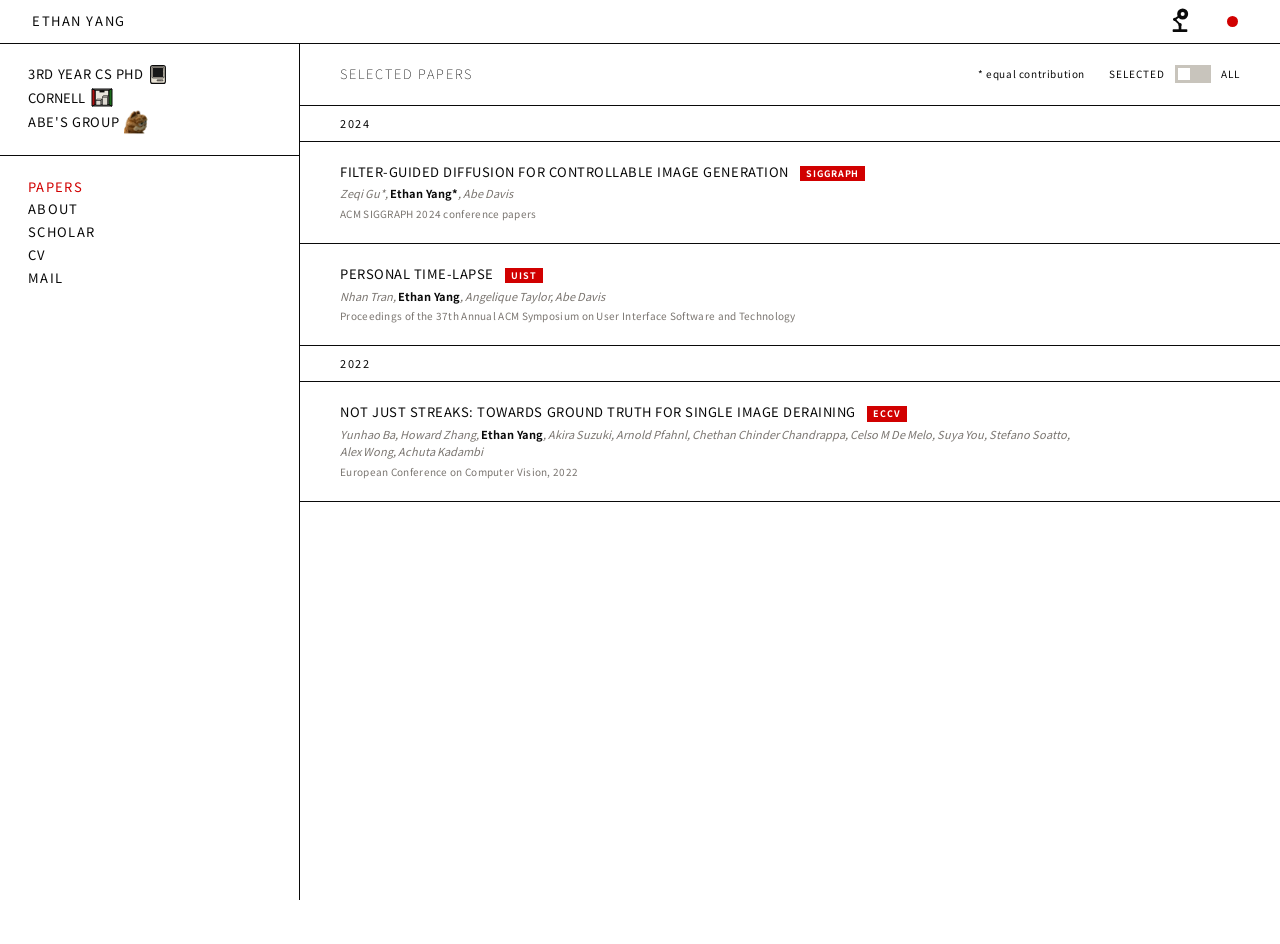
==== commit 503648be: "add links" ====
--- a/index_3.html
+++ b/index_3.html
@@ -152,6 +152,62 @@
       letter-spacing: 0.02em;
     }
     .contact-link:hover { color: var(--black); }
+
+    /* ── Email kinetic nav item ── */
+    .email-nav-wrap {
+      display: flex;
+      flex-direction: column;
+      cursor: pointer;
+      padding: 1px 0;
+    }
+    .email-nav-label {
+      font-size: 13px;
+      text-transform: uppercase;
+      letter-spacing: 0.1em;
+      color: var(--black);
+      transition: color 0.1s;
+      cursor: pointer;
+      user-select: none;
+    }
+    .email-nav-wrap:hover .email-nav-label { color: var(--red); }
+
+    .email-address-reveal {
+      display: block;
+      font-size: 13px;
+      letter-spacing: 0.03em;
+      color: var(--black);
+      overflow: hidden;
+      white-space: nowrap;
+      max-height: 0;
+      opacity: 0;
+      transition: max-height 0.15s ease, opacity 0.12s;
+      cursor: pointer;
+      user-select: none;
+    }
+    .email-nav-wrap:hover .email-address-reveal {
+      max-height: 2em;
+      opacity: 1;
+    }
+    .email-address-reveal:hover { color: var(--mid); }
+
+    /* Cursor tooltip */
+    .email-cursor-tip {
+      position: fixed;
+      pointer-events: none;
+      font-size: 9px;
+      letter-spacing: 0.12em;
+      text-transform: uppercase;
+      background: var(--black);
+      color: var(--white);
+      padding: 2px 6px 3px;
+      opacity: 0;
+      transform: translate(12px, 8px);
+      transition: opacity 0.12s;
+      z-index: 9999;
+      white-space: nowrap;
+    }
+    .email-cursor-tip.visible { opacity: 1; }
+    body.dark .email-cursor-tip { background: var(--white); color: var(--black); }
 
     .block-label {
       font-size: 10px;
@@ -457,6 +513,17 @@
       writing-mode: vertical-rl;
     }
     .paper-wrapper:hover .paper-img-placeholder { transform: translateX(0); }
+
+    .paper-img-blend { padding: 0; }
+    .blend-img {
+      position: absolute;
+      inset: 0;
+      width: 100%;
+      height: 100%;
+      object-fit: cover;
+      display: block;
+    }
+    #fgd-img-b { opacity: 0; }
 
     .paper-content {
       position: relative;
@@ -893,7 +960,10 @@
         <a class="nav-link" data-view="about" data-en="About" data-jp="自己紹介">About</a>
         <a href="https://scholar.google.com/citations?user=uy0eUjAAAAAJ&hl=en" target="_blank" rel="noopener" data-en="Scholar" data-jp="履歴書">Scholar</a>
         <a href="Ethan_Resume.pdf" target="_blank" rel="noopener" data-en="CV" data-jp="履歴書">CV</a>
-        <a href="mailto:ethanyang@cornell.edu" data-en="EMAIL" data-jp="履歴書">EMAIL</a>
+        <div class="email-nav-wrap" id="email-nav-wrap">
+          <span class="email-nav-label" id="email-nav-label" data-en="MAIL" data-jp="メール">MAIL</span>
+          <span class="email-address-reveal" id="email-address-reveal"></span>
+        </div>
         <!-- <a class="nav-link" data-view="teaching" data-en="Teaching" data-jp="教育">Teaching</a> -->
       </nav>
     </div>
@@ -931,7 +1001,7 @@
         <div class="year-strip"><span>2025</span></div>
 
         <div class="paper-wrapper">
-          <div class="paper-img-placeholder c1"><span>Fig. 1</span></div>
+          <div class="paper-img-placeholder c1"><img src="paper_figures/ar.png" alt="ARticulate figure" style="width:100%;height:100%;object-fit:cover;display:block;"></div>
           <div class="paper" data-selected="false">
             <div class="paper-content">
               <div class="paper-title">
@@ -944,14 +1014,16 @@
           </div>
           <div class="paper-tab-wrap">
             <div class="paper-tab">
-              <a class="paper-link" href="#">Paper</a>
-              <a class="paper-link" href="#">Code</a>
+              <a href="https://www.trannhan.com/articulate/#" target="_blank" rel="noopener" class="paper-link" data-en="page" data-jp="ページ">page</a>
+              <a href="https://dl.acm.org/doi/10.1145/3706598.3713179" target="_blank" rel="noopener" class="paper-link" data-en="paper" data-jp="論文">paper</a>
+              <!-- <a href="https://github.com/jaclyngu/FilteredGuidedDiffusion" target="_blank" rel="noopener" class="paper-link" data-en="code" data-jp="コード">code</a> -->
+              <a class="paper-link" href="#" id="articulate-cite" data-en="cite" data-jp="引用">cite</a>
             </div>
           </div>
         </div>
 
         <div class="paper-wrapper">
-          <div class="paper-img-placeholder c1"><span>Fig. 1</span></div>
+          <div class="paper-img-placeholder c1"><img src="paper_figures/baseball.png" alt="Million Eyes figure" style="width:100%;height:100%;object-fit:cover;display:block;"></div>
           <div class="paper" data-selected="false">
             <div class="paper-content">
               <div class="paper-title">
@@ -964,8 +1036,10 @@
           </div>
           <div class="paper-tab-wrap">
             <div class="paper-tab">
-              <a class="paper-link" href="#">Paper</a>
-              <a class="paper-link" href="#">Code</a>
+              <!-- <a href="https://www.trannhan.com/articulate/#" target="_blank" rel="noopener" class="paper-link" data-en="page" data-jp="ページ">page</a> -->
+              <a href="https://ieeexplore.ieee.org/abstract/document/10974258" target="_blank" rel="noopener" class="paper-link" data-en="paper" data-jp="論文">paper</a>
+              <!-- <a href="https://github.com/jaclyngu/FilteredGuidedDiffusion" target="_blank" rel="noopener" class="paper-link" data-en="code" data-jp="コード">code</a> -->
+              <a class="paper-link" href="#" id="baseball-cite" data-en="cite" data-jp="引用">cite</a>
             </div>
           </div>
         </div>
@@ -975,8 +1049,11 @@
       <div class="year-group" data-year="2024">
         <div class="year-strip"><span>2024</span></div>
 
-        <div class="paper-wrapper">
-          <div class="paper-img-placeholder c1"><span>Fig. 1</span></div>
+        <div class="paper-wrapper" id="fgd-wrapper">
+          <div class="paper-img-placeholder c1 paper-img-blend" id="fgd-img-wrap">
+            <img class="blend-img" id="fgd-img-a" src="paper_figures/hat1.jpeg" alt="Filter-Guided Diffusion figure A">
+            <img class="blend-img" id="fgd-img-b" src="paper_figures/hat2.png" alt="Filter-Guided Diffusion figure B">
+          </div>
           <div class="paper" data-selected="true">
             <div class="paper-content">
               <div class="paper-title">
@@ -989,14 +1066,16 @@
           </div>
           <div class="paper-tab-wrap">
             <div class="paper-tab">
-              <a class="paper-link" href="#">Paper</a>
-              <a class="paper-link" href="#">Code</a>
+              <a href="https://filterguideddiffusion.github.io/" target="_blank" rel="noopener" class="paper-link" data-en="page" data-jp="ページ">page</a>
+              <a href="https://dl.acm.org/doi/10.1145/3641519.3657489" target="_blank" rel="noopener" class="paper-link" data-en="paper" data-jp="論文">paper</a>
+              <a href="https://github.com/jaclyngu/FilteredGuidedDiffusion" target="_blank" rel="noopener" class="paper-link" data-en="code" data-jp="コード">code</a>
+              <a class="paper-link" href="#" id="fgd-cite" data-en="cite" data-jp="引用">cite</a>
             </div>
           </div>
         </div>
 
         <div class="paper-wrapper">
-          <div class="paper-img-placeholder c2"><span>Fig. 2</span></div>
+          <div class="paper-img-placeholder c2"><img src="paper_figures/mecapture.png" alt="Personal Time-Lapse figure" style="width:100%;height:100%;object-fit:cover;display:block;"></div>
           <div class="paper" data-selected="true">
             <div class="paper-content">
               <div class="paper-title">
@@ -1008,9 +1087,11 @@
             </div>
           </div>
           <div class="paper-tab-wrap">
-            <div class="paper-tab">
-              <a class="paper-link" href="#">Paper</a>
-              <a class="paper-link" href="#">Code</a>
+            <div class="paper-tab"> 
+              <a href="https://www.cs.cornell.edu/abe/projects/mecapture/" target="_blank" rel="noopener" class="paper-link" data-en="page" data-jp="ページ">page</a>
+              <a href="https://dl.acm.org/doi/10.1145/3654777.3676383" target="_blank" rel="noopener" class="paper-link" data-en="paper" data-jp="論文">paper</a>
+              <a href="https://apps.apple.com/us/app/mecapture/id6739034402" target="_blank" rel="noopener" class="paper-link" data-en="app" data-jp="アプリ">app</a>
+              <a class="paper-link" href="#" id="ptl-cite" data-en="cite" data-jp="引用">cite</a>
             </div>
           </div>
         </div>
@@ -1021,7 +1102,7 @@
         <div class="year-strip"><span>2023</span></div>
 
         <div class="paper-wrapper">
-          <div class="paper-img-placeholder c5"><span>Fig. 5</span></div>
+          <div class="paper-img-placeholder c5"><img src="paper_figures/diff_geo.png" alt="Enhancing Diffusion Models figure" style="width:100%;height:100%;object-fit:cover;display:block;"></div>
           <div class="paper" data-selected="false">
             <div class="paper-content">
               <div class="paper-title">
@@ -1033,15 +1114,20 @@
             </div>
           </div>
           <div class="paper-tab-wrap">
-            <div class="paper-tab">
-              <a class="paper-link" href="#">Paper</a>
-              <a class="paper-link" href="#">Code</a>
+            <div class="paper-tab"> 
+              <a href="https://visual.ee.ucla.edu/diffusionperspective.htm/" target="_blank" rel="noopener" class="paper-link" data-en="page" data-jp="ページ">page</a>
+              <a href="https://dl.acm.org/doi/abs/10.1145/3618389" target="_blank" rel="noopener" class="paper-link" data-en="paper" data-jp="論文">paper</a>
+              <a href="https://github.com/rishiu/perspective-enhanced-diffusion" target="_blank" rel="noopener" class="paper-link" data-en="code" data-jp="コード">code</a>
+              <a class="paper-link" href="#" id="3d-diff-cite" data-en="cite" data-jp="引用">cite</a>
             </div>
           </div>
         </div>
 
-        <div class="paper-wrapper">
-          <div class="paper-img-placeholder c5"><span>Fig. 5</span></div>
+        <div class="paper-wrapper" id="ws-wrapper">
+          <div class="paper-img-placeholder c5 paper-img-blend">
+            <img class="blend-img" id="ws-img-a" src="paper_figures/res2_1.png" alt="Weatherstream figure A">
+            <img class="blend-img" id="ws-img-b" src="paper_figures/res2_2.png" alt="Weatherstream figure B">
+          </div>
           <div class="paper" data-selected="false">
             <div class="paper-content">
               <div class="paper-title">
@@ -1054,14 +1140,19 @@
           </div>
           <div class="paper-tab-wrap">
             <div class="paper-tab">
-              <a class="paper-link" href="#">Paper</a>
-              <a class="paper-link" href="#">Code</a>
+              <a href="https://visual.ee.ucla.edu/wstream.htm/" target="_blank" rel="noopener" class="paper-link" data-en="page" data-jp="ページ">page</a>
+              <a href="https://openaccess.thecvf.com/content/CVPR2023/papers/Zhang_WeatherStream_Light_Transport_Automation_of_Single_Image_Deweathering_CVPR_2023_paper.pdf" target="_blank" rel="noopener" class="paper-link" data-en="paper" data-jp="論文">paper</a>
+              <a href="https://github.com/UCLA-VMG/WeatherStream" target="_blank" rel="noopener" class="paper-link" data-en="code" data-jp="コード">code</a>
+              <a class="paper-link" href="#" id="weatherstream-cite" data-en="cite" data-jp="引用">cite</a>
             </div>
           </div>
         </div>
 
-        <div class="paper-wrapper">
-          <div class="paper-img-placeholder c4"><span>Fig. 4</span></div>
+        <div class="paper-wrapper" id="rsf-wrapper">
+          <div class="paper-img-placeholder c4 paper-img-blend">
+            <img class="blend-img" id="rsf-img-a" src="paper_figures/well1.png" alt="Rapid Stain-Free figure A">
+            <img class="blend-img" id="rsf-img-b" src="paper_figures/well2.png" alt="Rapid Stain-Free figure B">
+          </div>
           <div class="paper" data-selected="false">
             <div class="paper-content">
               <div class="paper-title">
@@ -1074,8 +1165,10 @@
           </div>
           <div class="paper-tab-wrap">
             <div class="paper-tab">
-              <a class="paper-link" href="#">Paper</a>
-              <a class="paper-link" href="#">Code</a>
+              <!-- <a href="https://visual.ee.ucla.edu/wstream.htm/" target="_blank" rel="noopener" class="paper-link" data-en="page" data-jp="ページ">page</a> -->
+              <a href="https://www.nature.com/articles/s41551-023-01057-7" target="_blank" rel="noopener" class="paper-link" data-en="paper" data-jp="論文">paper</a>
+              <!-- <a href="https://github.com/UCLA-VMG/WeatherStream" target="_blank" rel="noopener" class="paper-link" data-en="code" data-jp="コード">code</a> -->
+              <a class="paper-link" href="#" id="plaque-cite" data-en="cite" data-jp="引用">cite</a>
             </div>
           </div>
         </div>
@@ -1086,8 +1179,11 @@
       <div class="year-group" data-year="2022">
         <div class="year-strip"><span>2022</span></div>
 
-        <div class="paper-wrapper">
-          <div class="paper-img-placeholder c3"><span>Fig. 3</span></div>
+        <div class="paper-wrapper" id="njs-wrapper">
+          <div class="paper-img-placeholder c3 paper-img-blend">
+            <img class="blend-img" id="njs-img-a" src="paper_figures/94.jpg" alt="Not Just Streaks figure A">
+            <img class="blend-img" id="njs-img-b" src="paper_figures/94_ours.png" alt="Not Just Streaks figure B">
+          </div>
           <div class="paper" data-selected="true">
             <div class="paper-content">
               <div class="paper-title">
@@ -1100,8 +1196,10 @@
           </div>
           <div class="paper-tab-wrap">
             <div class="paper-tab">
-              <a class="paper-link" href="#">Paper</a>
-              <a class="paper-link" href="#">Code</a>
+              <a href="https://visual.ee.ucla.edu/gt_rain.htm/" target="_blank" rel="noopener" class="paper-link" data-en="page" data-jp="ページ">page</a>
+              <a href="https://link.springer.com/chapter/10.1007/978-3-031-20071-7_42" target="_blank" rel="noopener" class="paper-link" data-en="paper" data-jp="論文">paper</a>
+              <a href="https://github.com/UCLA-VMG/GT-RAIN" target="_blank" rel="noopener" class="paper-link" data-en="code" data-jp="コード">code</a>
+              <a class="paper-link" href="#" id="not-just-streaks-cite" data-en="cite" data-jp="引用">cite</a>
             </div>
           </div>
         </div>
@@ -1162,6 +1260,8 @@
   </main>
 </div>
 
+<div class="email-cursor-tip" id="email-cursor-tip"></div>
+
 <script>
 /* ── SPA navigation ── */
 document.querySelectorAll('.nav-link[data-view]').forEach(link => {
@@ -1198,6 +1298,23 @@
 
 cbTrigger.addEventListener('mouseenter', lightOn);
 cbTrigger.addEventListener('mouseleave', lightOff);
+
+/* ── Auto-scroll paper tab into view on hover ── */
+(function () {
+  document.querySelectorAll('.paper-wrapper').forEach(wrapper => {
+    let timer = null;
+    wrapper.addEventListener('mouseenter', () => {
+      // Wait for the height transition to finish, then scroll the tab into view
+      timer = setTimeout(() => {
+        const tabWrap = wrapper.querySelector('.paper-tab-wrap');
+        if (tabWrap) tabWrap.scrollIntoView({ behavior: 'smooth', block: 'nearest' });
+      }, 100);
+    });
+    wrapper.addEventListener('mouseleave', () => {
+      clearTimeout(timer);
+    });
+  });
+})();
 
 /* ── Publications toggle: Selected / All ── */
 const pubToggle = document.getElementById('pub-toggle-track');
@@ -1822,6 +1939,200 @@
     trainIdx++;
   }
 })();
+
+
+/* ── Cite buttons: copy bibtex ── */
+(function () {
+  const tip = document.getElementById('email-cursor-tip');
+  if (!tip) return;
+
+  const CITES = [
+      {
+      id: 'plaque-cite',
+      bibtex: `@article{liu2023rapid,
+  title={Rapid and stain-free quantification of viral plaque via lens-free holography and deep learning},
+  author={Liu, Tairan and Li, Yuzhu and Koydemir, Hatice Ceylan and Zhang, Yijie and Yang, Ethan and Eryilmaz, Merve and Wang, Hongda and Li, Jingxi and Bai, Bijie and Ma, Guangdong and others},
+  journal={Nature Biomedical Engineering},
+  volume={7},
+  number={8},
+  pages={1040--1052},
+  year={2023},
+  publisher={Nature Publishing Group UK London}
+}`,
+    },
+    {
+      id: 'weatherstream-cite',
+      bibtex: `@inproceedings{zhang2023weatherstream,
+  title={Weatherstream: Light transport automation of single image deweathering},
+  author={Zhang, Howard and Ba, Yunhao and Yang, Ethan and Mehra, Varan and Gella, Blake and Suzuki, Akira and Pfahnl, Arnold and Chandrappa, Chethan Chinder and Wong, Alex and Kadambi, Achuta},
+  booktitle={Proceedings of the IEEE/CVF conference on computer vision and pattern recognition},
+  pages={13499--13509},
+  year={2023}
+}`,
+    },
+    {
+      id: '3d-diff-cite',
+      bibtex: `@article{upadhyay2023enhancing,
+  title={Enhancing diffusion models with 3d perspective geometry constraints},
+  author={Upadhyay, Rishi and Zhang, Howard and Ba, Yunhao and Yang, Ethan and Gella, Blake and Jiang, Sicheng and Wong, Alex and Kadambi, Achuta},
+  journal={ACM Transactions on Graphics (TOG)},
+  volume={42},
+  number={6},
+  pages={1--15},
+  year={2023},
+  publisher={ACM New York, NY, USA}
+}`,
+    },
+    {
+      id: 'fgd-cite',
+      bibtex: `@inproceedings{gu2024filter,
+  title={Filter-guided diffusion for controllable image generation},
+  author={Gu, Zeqi and Yang, Ethan and Davis, Abe},
+  booktitle={ACM SIGGRAPH 2024 conference papers},
+  pages={1--10},
+  year={2024}
+}`,
+    },
+    {
+      id: 'articulate-cite',
+      bibtex: `@inproceedings{tran2025articulate,
+  title={ARticulate: Interactive Visual Guidance for Demonstrated Rotational Degrees of Freedom in Mobile AR},
+  author={Tran, Nhan and Yang, Ethan and Davis, Abe},
+  booktitle={Proceedings of the 2025 CHI Conference on Human Factors in Computing Systems},
+  pages={1--8},
+  year={2025}
+}
+`,
+    },
+    {
+      id: 'ptl-cite',
+      bibtex: `@inproceedings{tran2024personal,
+  title={Personal Time-Lapse},
+  author={Tran, Nhan and Yang, Ethan and Taylor, Angelique and Davis, Abe},
+  booktitle={Proceedings of the 37th Annual ACM Symposium on User Interface Software and Technology},
+  pages={1--13},
+  year={2024}
+}`,
+    },
+    {
+      id: 'not-just-streaks-cite',
+      bibtex: `@inproceedings{ba2022not,
+  title={Not just streaks: Towards ground truth for single image deraining},
+  author={Ba, Yunhao and Zhang, Howard and Yang, Ethan and Suzuki, Akira and Pfahnl, Arnold and Chandrappa, Chethan Chinder and De Melo, Celso M and You, Suya and Soatto, Stefano and Wong, Alex and others},
+  booktitle={European Conference on Computer Vision},
+  pages={723--740},
+  year={2022},
+  organization={Springer}
+}`,
+    },
+    {
+      id: 'baseball-cite',
+      bibtex: `@inproceedings{kamino2025million,
+  title={Million Eyes on the “Robot Umps”: The Case for Studying Sports in HRI Through Baseball},
+  author={Kamino, Waki and Wen-Yi, Andrea W and Agarwal, Dhruv and Hamilton, Sil and Kang, Eun Jeong and Kim, Jieun and Kusumegi, Keigo and Moradi, Pegah and Mwesigwa, Daniel and Tao, Yan and others},
+  booktitle={2025 20th ACM/IEEE International Conference on Human-Robot Interaction (HRI)},
+  pages={1383--1388},
+  year={2025},
+  organization={IEEE}
+}`,
+    },
+  ];
+
+  CITES.forEach(({ id, bibtex }) => {
+    const btn = document.getElementById(id);
+    if (!btn) return;
+
+    btn.addEventListener('mouseenter', () => {
+      tip.textContent = 'COPY';
+      tip.classList.add('visible');
+    });
+
+    btn.addEventListener('mouseleave', () => {
+      tip.classList.remove('visible');
+    });
+
+    btn.addEventListener('click', e => {
+      e.preventDefault();
+      navigator.clipboard.writeText(bibtex).then(() => {
+        tip.textContent = 'COPIED!';
+        setTimeout(() => { if (tip.classList.contains('visible')) tip.textContent = 'COPY'; }, 1200);
+      });
+    });
+  });
+})();
+
+/* ── Paper image blend (mouse-x crossfade) ── */
+(function () {
+  [
+    { wrapperId: 'fgd-wrapper', imgBId: 'fgd-img-b' },
+    { wrapperId: 'njs-wrapper', imgBId: 'njs-img-b' },
+    { wrapperId: 'ws-wrapper',  imgBId: 'ws-img-b'  },
+    { wrapperId: 'rsf-wrapper', imgBId: 'rsf-img-b' },
+  ].forEach(({ wrapperId, imgBId }) => {
+    const wrapper = document.getElementById(wrapperId);
+    const imgB    = document.getElementById(imgBId);
+    if (!wrapper || !imgB) return;
+
+    wrapper.addEventListener('mousemove', e => {
+      const rect = wrapper.getBoundingClientRect();
+      const pad  = rect.width * 0.15;
+      imgB.style.opacity = Math.max(0, Math.min(1, (e.clientX - rect.left - pad) / (rect.width - pad * 2)));
+    });
+
+    wrapper.addEventListener('mouseleave', () => {
+      imgB.style.opacity = 0;
+    });
+  });
+})();
+
+/* ── Email kinetic typography ── */
+(function () {
+  const wrap    = document.getElementById('email-nav-wrap');
+  const label   = document.getElementById('email-nav-label');
+  const address = document.getElementById('email-address-reveal');
+  const tip     = document.getElementById('email-cursor-tip');
+  const EMAIL   = 'ethanyang@cornell.edu';
+  let typeTimer = null;
+
+  function startType() {
+    clearInterval(typeTimer);
+    address.textContent = '';
+    let i = 0;
+    typeTimer = setInterval(() => {
+      if (i < EMAIL.length) address.textContent += EMAIL[i++];
+      else clearInterval(typeTimer);
+    }, 14);
+  }
+
+  document.addEventListener('mousemove', e => {
+    tip.style.left = e.clientX + 'px';
+    tip.style.top  = e.clientY + 'px';
+  });
+
+  wrap.addEventListener('mouseenter', () => {
+    startType();
+    tip.textContent = 'SEND';
+    tip.classList.add('visible');
+  });
+
+  wrap.addEventListener('mouseleave', () => {
+    clearInterval(typeTimer);
+    tip.classList.remove('visible');
+    setTimeout(() => { address.textContent = ''; }, 150);
+  });
+
+  address.addEventListener('mouseenter', () => { tip.textContent = 'COPY'; });
+  label.addEventListener('mouseenter',   () => { tip.textContent = 'SEND'; });
+
+  label.addEventListener('click', () => { window.location.href = 'mailto:' + EMAIL; });
+
+  address.addEventListener('click', () => {
+    navigator.clipboard.writeText(EMAIL).then(() => {
+      tip.textContent = 'COPIED!';
+      setTimeout(() => { if (tip.classList.contains('visible')) tip.textContent = 'COPY'; }, 1200);
+    });
+  });
+})();
 </script>
 </body>
 </html>
